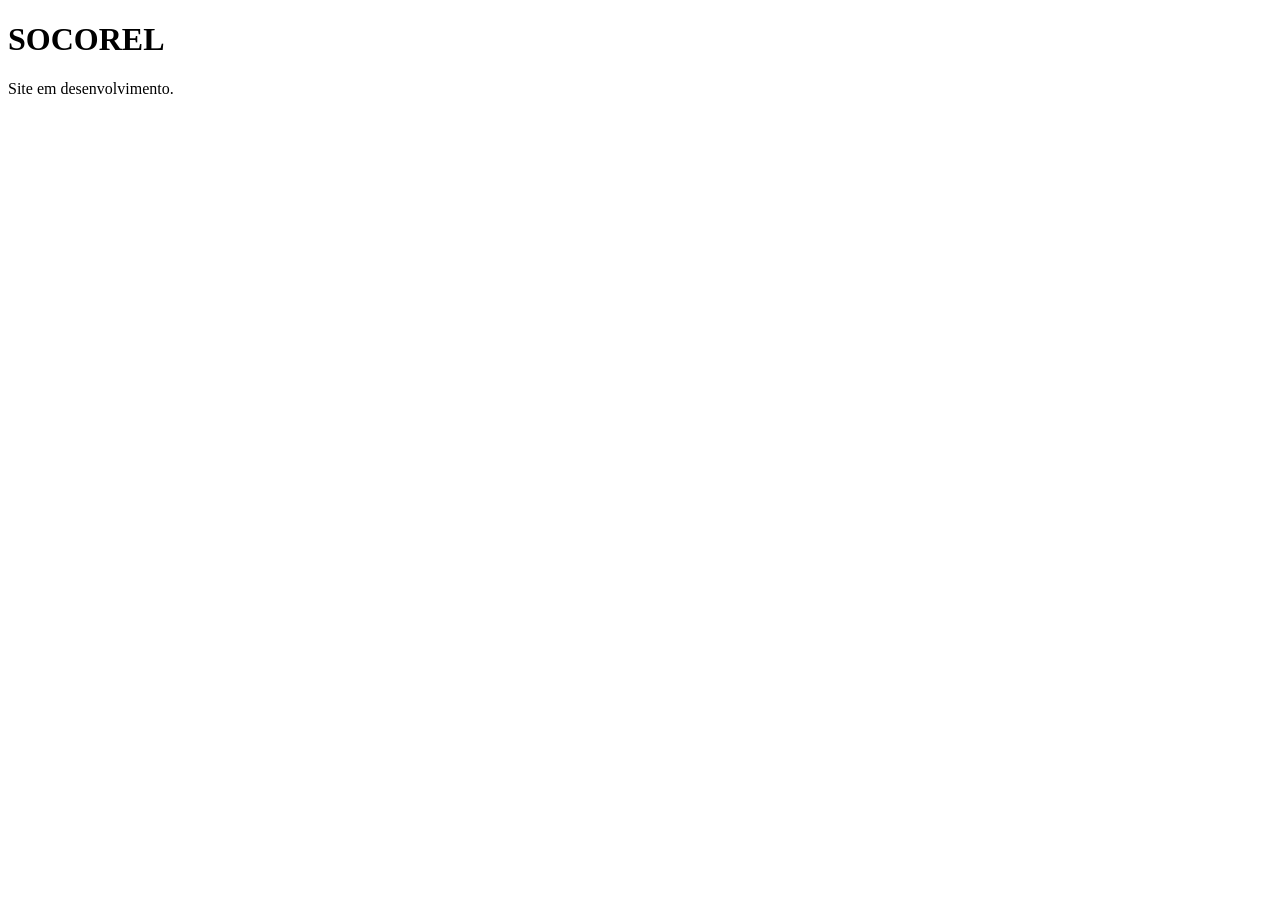
==== index.html @ 25ef1ca3 "Estrutura inicial do site" ====
<!DOCTYPE html>
<html lang="pt-BR">
<head>
    <meta charset="UTF-8">
    <meta name="viewport" content="width=device-width, initial-scale=1.0">

    <title>SOCOREL</title>
</head>

<body>

    <h1>SOCOREL</h1>
    <p>Site em desenvolvimento.</p>

</body>
</html>
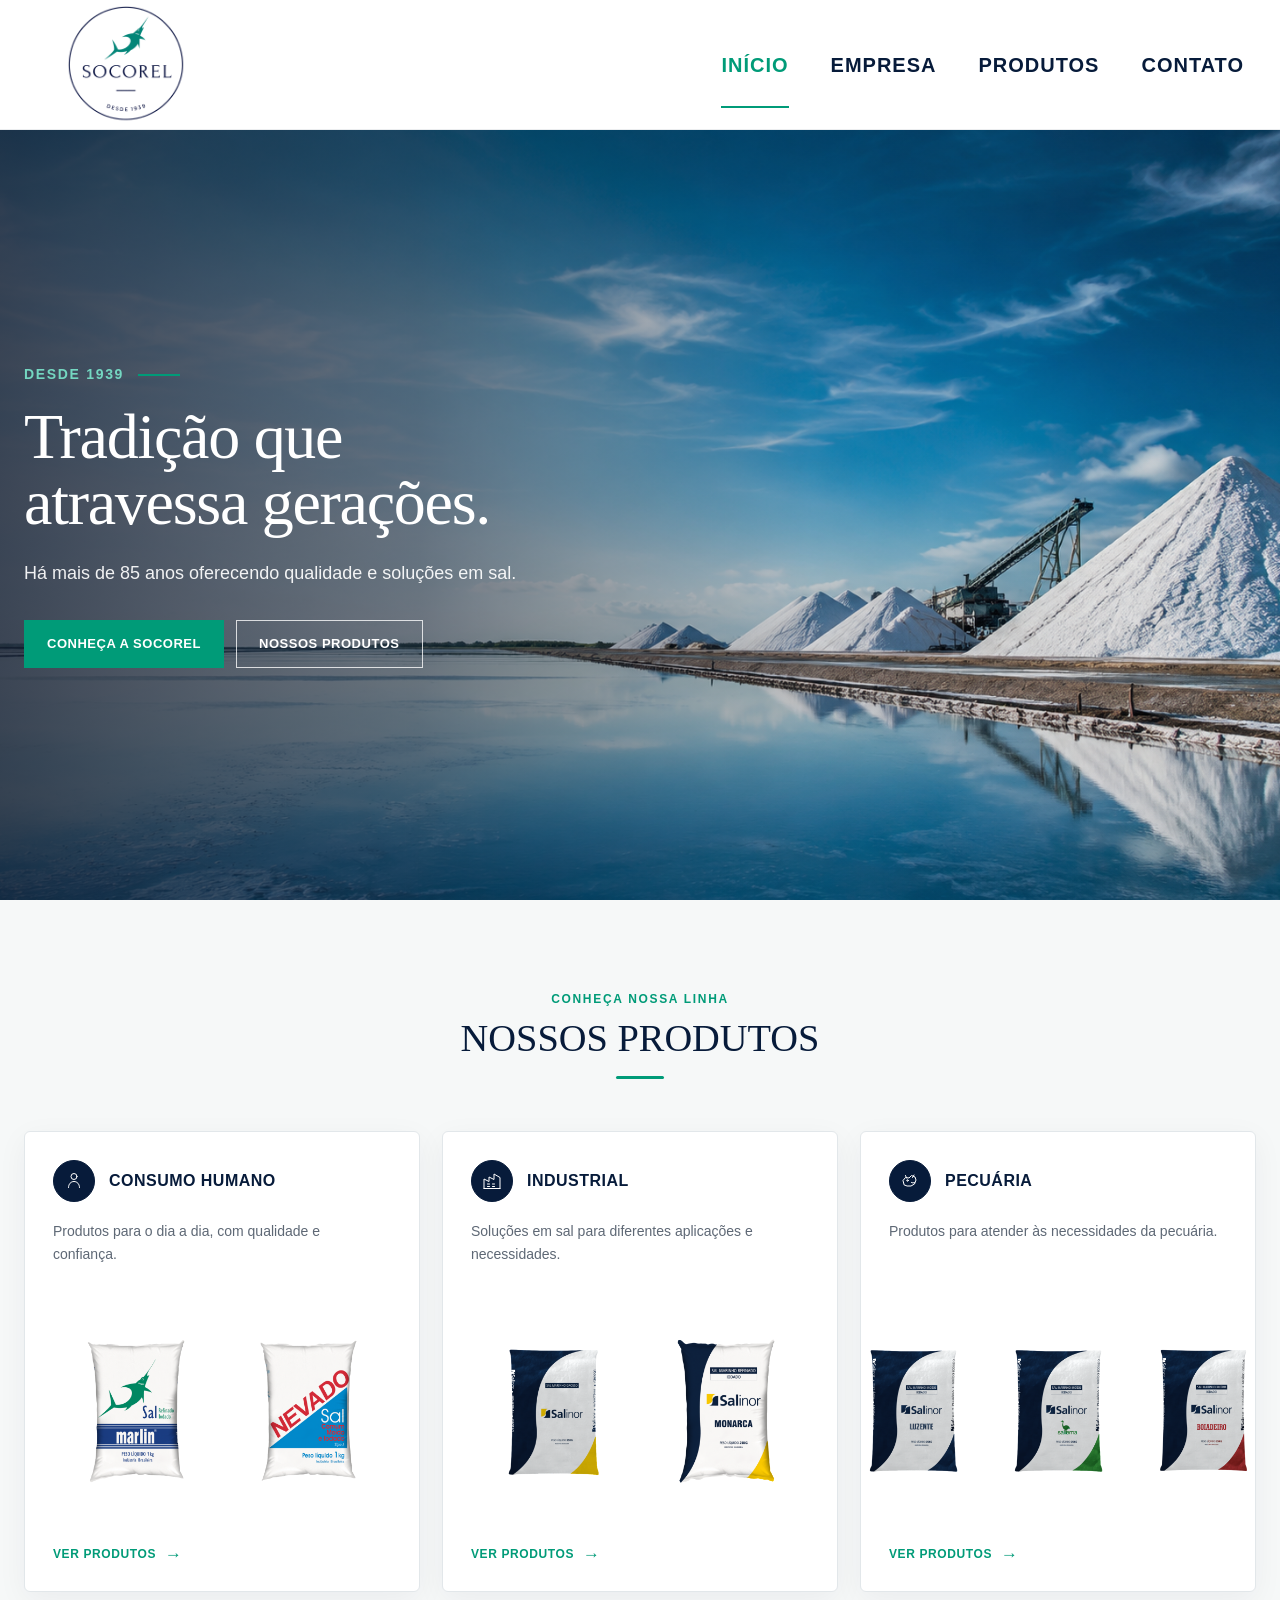
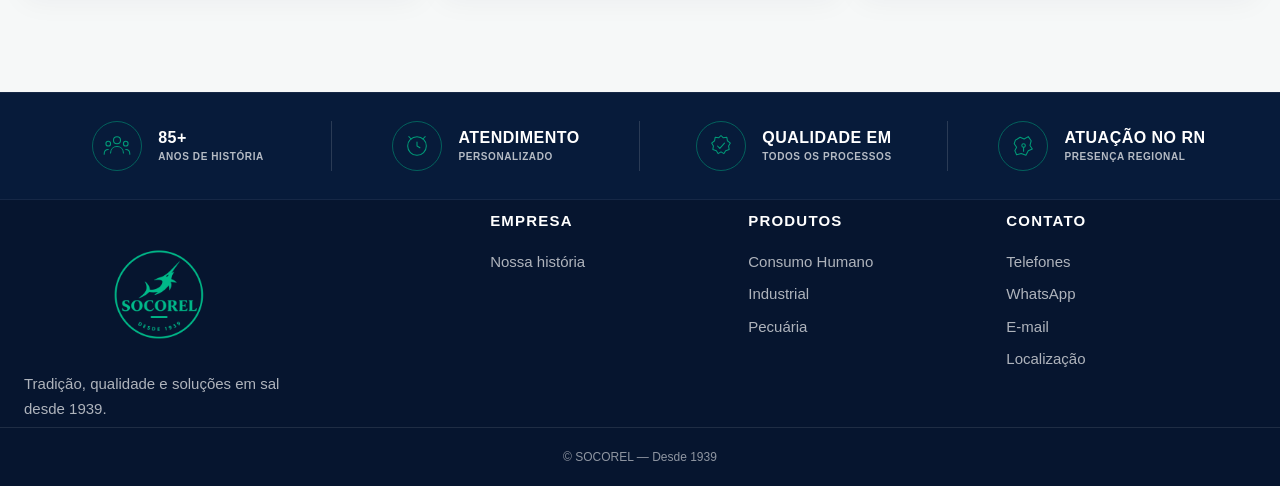
==== commit 58892474: "Versao final do site SOCOREL" ====
--- a/index.html
+++ b/index.html
@@ -2,15 +2,597 @@
 <html lang="pt-BR">
 <head>
     <meta charset="UTF-8">
-    <meta name="viewport" content="width=device-width, initial-scale=1.0">
-
-    <title>SOCOREL</title>
+
+    <meta
+        name="viewport"
+        content="width=device-width, initial-scale=1.0"
+    >
+
+    <meta
+        name="description"
+        content="SOCOREL — tradição desde 1939, oferecendo qualidade e soluções em sal."
+    >
+
+    <title>SOCOREL | Desde 1939</title>
+
+    <link rel="stylesheet" href="css/global.css">
+    <link rel="stylesheet" href="css/home.css">
 </head>
 
 <body>
 
-    <h1>SOCOREL</h1>
-    <p>Site em desenvolvimento.</p>
-
+    <!-- =====================================================
+         CABEÇALHO
+         ===================================================== -->
+
+    <header class="site-header">
+
+        <div class="site-header__inner">
+
+            <a
+                href="index.html"
+                class="site-logo"
+                aria-label="SOCOREL - Início"
+            >
+                <img
+                    src="assets/brand/logo-socorel.png"
+                    alt="SOCOREL"
+                >
+            </a>
+
+            <nav
+                class="site-nav"
+                aria-label="Navegação principal"
+            >
+
+                <a
+                    href="index.html"
+                    class="site-nav__link is-active"
+                >
+                    INÍCIO
+                </a>
+
+                <a
+                    href="empresa.html"
+                    class="site-nav__link"
+                >
+                    EMPRESA
+                </a>
+
+                <a
+                    href="produtos.html"
+                    class="site-nav__link"
+                >
+                    PRODUTOS
+                </a>
+
+                <a
+                    href="contato.html"
+                    class="site-nav__link"
+                >
+                    CONTATO
+                </a>
+
+            </nav>
+
+            <button
+                class="menu-toggle"
+                type="button"
+                aria-label="Abrir menu"
+                aria-expanded="false"
+            >
+                <span></span>
+                <span></span>
+                <span></span>
+            </button>
+
+        </div>
+
+    </header>
+
+
+    <main>
+
+        <!-- =================================================
+             HERO
+             ================================================= -->
+
+        <section class="hero">
+
+            <div class="hero__background"></div>
+
+            <div class="container hero__content">
+
+                <div class="hero__text">
+
+                    <span class="hero__eyebrow">
+                        DESDE 1939
+                    </span>
+
+                    <h1 class="hero__title heading-serif">
+                        Tradição que<br>
+                        atravessa gerações.
+                    </h1>
+
+                    <p class="hero__description">
+                        Há mais de 85 anos oferecendo qualidade e soluções em sal.
+                    </p>
+
+                    <div class="hero__actions">
+
+                        <a
+                            href="empresa.html"
+                            class="btn btn-primary"
+                        >
+                            CONHEÇA A SOCOREL
+                        </a>
+
+                        <a
+                            href="produtos.html"
+                            class="btn btn-outline"
+                        >
+                            NOSSOS PRODUTOS
+                        </a>
+
+                    </div>
+
+                </div>
+
+            </div>
+
+        </section>
+
+
+        <!-- =================================================
+             NOSSOS PRODUTOS
+             ================================================= -->
+
+        <section
+            class="products-preview"
+            id="produtos-preview"
+        >
+
+            <div class="container">
+
+                <div class="section-heading">
+
+                    <span class="section-heading__eyebrow">
+                        CONHEÇA NOSSA LINHA
+                    </span>
+
+                    <h2 class="section-heading__title">
+                        NOSSOS PRODUTOS
+                    </h2>
+
+                    <span class="section-heading__line"></span>
+
+                </div>
+
+                <div class="product-category-grid">
+
+                    <!-- CONSUMO HUMANO -->
+
+                    <article class="category-card">
+
+                        <div class="category-card__header">
+
+                            <span
+                                class="category-card__icon"
+                                aria-hidden="true"
+                            >
+                                <svg
+                                    viewBox="0 0 48 48"
+                                    xmlns="http://www.w3.org/2000/svg"
+                                >
+                                    <circle
+                                        cx="24"
+                                        cy="15"
+                                        r="6"
+                                    />
+                                    <path
+                                        d="M13 37c0-7 4.8-12 11-12s11 5 11 12"
+                                    />
+                                </svg>
+                            </span>
+
+                            <h3>
+                                CONSUMO HUMANO
+                            </h3>
+
+                        </div>
+
+                        <p class="category-card__description">
+                            Produtos para o dia a dia, com qualidade e confiança.
+                        </p>
+
+                        <div class="category-card__products">
+
+                            <img
+                                src="assets/products/consumo/marlin.png"
+                                alt="Sal Marlin refinado"
+                            >
+
+                            <img
+                                src="assets/products/consumo/nevado.png"
+                                alt="Sal Nevado moído"
+                            >
+
+                        </div>
+
+                        <a
+                            href="produtos.html#consumo-humano"
+                            class="category-card__link"
+                        >
+                            VER PRODUTOS
+                            <span aria-hidden="true">→</span>
+                        </a>
+
+                    </article>
+
+
+                    <!-- INDUSTRIAL -->
+
+                    <article class="category-card">
+
+                        <div class="category-card__header">
+
+                            <span
+                                class="category-card__icon"
+                                aria-hidden="true"
+                            >
+                                <svg
+                                    viewBox="0 0 48 48"
+                                    xmlns="http://www.w3.org/2000/svg"
+                                >
+                                    <path
+                                        d="M8 39V20l10 5V16l10 5V10l12 7v22"
+                                    />
+                                    <path d="M8 39h32"/>
+                                    <path d="M15 30h4M25 30h4M15 35h4M25 35h4"/>
+                                </svg>
+                            </span>
+
+                            <h3>
+                                INDUSTRIAL
+                            </h3>
+
+                        </div>
+
+                        <p class="category-card__description">
+                            Soluções em sal para diferentes aplicações e necessidades.
+                        </p>
+
+                        <div class="category-card__products">
+
+                            <img
+                                src="assets/products/industrial/salinor-25kg.png"
+                                alt="Salinor industrial"
+                            >
+
+                            <img
+                                src="assets/products/industrial/monarca-refinado-com-iodo.png"
+                                alt="Sal Monarca refinado com iodo"
+                            >
+
+                        </div>
+
+                        <a
+                            href="produtos.html#industrial"
+                            class="category-card__link"
+                        >
+                            VER PRODUTOS
+                            <span aria-hidden="true">→</span>
+                        </a>
+
+                    </article>
+
+
+                    <!-- PECUÁRIA -->
+
+                    <article class="category-card">
+
+                        <div class="category-card__header">
+
+                            <span
+                                class="category-card__icon"
+                                aria-hidden="true"
+                            >
+                                <svg
+                                    viewBox="0 0 48 48"
+                                    xmlns="http://www.w3.org/2000/svg"
+                                >
+                                    <path
+                                        d="M12 31l-2-8 5-6 7 1 5-5 7 3 2 6-3 8-7 4H19z"
+                                    />
+                                    <path d="M17 18l-2-5"/>
+                                    <path d="M29 17l3-5"/>
+                                    <circle
+                                        cx="19"
+                                        cy="23"
+                                        r="1.5"
+                                    />
+                                    <path d="M27 27c2 1 4 1 6 0"/>
+                                </svg>
+                            </span>
+
+                            <h3>
+                                PECUÁRIA
+                            </h3>
+
+                        </div>
+
+                        <p class="category-card__description">
+                            Produtos para atender às necessidades da pecuária.
+                        </p>
+
+                        <div
+                            class="category-card__products category-card__products--three"
+                        >
+
+                            <img
+                                src="assets/products/pecuaria/luzente.png"
+                                alt="Sal Luzente"
+                            >
+
+                            <img
+                                src="assets/products/pecuaria/ema.png"
+                                alt="Sal Ema"
+                            >
+
+                            <img
+                                src="assets/products/pecuaria/boiadeiro.png"
+                                alt="Sal Boiadeiro"
+                            >
+
+                        </div>
+
+                        <a
+                            href="produtos.html#pecuaria"
+                            class="category-card__link"
+                        >
+                            VER PRODUTOS
+                            <span aria-hidden="true">→</span>
+                        </a>
+
+                    </article>
+
+                </div>
+
+            </div>
+
+        </section>
+
+
+        <!-- =================================================
+             DIFERENCIAIS
+             ================================================= -->
+
+        <section class="highlights">
+
+            <div class="container highlights__inner">
+
+                <!-- 85+ ANOS -->
+
+                <article class="highlight">
+
+                    <div
+                        class="highlight__icon"
+                        aria-hidden="true"
+                    >
+                        <svg
+                            viewBox="0 0 48 48"
+                            xmlns="http://www.w3.org/2000/svg"
+                        >
+                            <circle cx="24" cy="14" r="6"/>
+                            <path d="M13 36c0-7 5-11 11-11s11 4 11 11"/>
+                            <circle cx="9" cy="20" r="4"/>
+                            <path d="M2 38c0-5 3-8 7-8"/>
+                            <circle cx="39" cy="20" r="4"/>
+                            <path d="M46 38c0-5-3-8-7-8"/>
+                        </svg>
+                    </div>
+
+                    <div class="highlight__content">
+                        <strong>85+</strong>
+                        <span>ANOS DE HISTÓRIA</span>
+                    </div>
+
+                </article>
+
+
+                <!-- ATENDIMENTO -->
+
+                <article class="highlight">
+
+                    <div
+                        class="highlight__icon"
+                        aria-hidden="true"
+                    >
+                        <svg
+                            viewBox="0 0 48 48"
+                            xmlns="http://www.w3.org/2000/svg"
+                        >
+                            <circle cx="24" cy="24" r="16"/>
+                            <path d="M24 17v7l5 3"/>
+                            <path d="M14 12l-4-4"/>
+                            <path d="M34 12l4-4"/>
+                        </svg>
+                    </div>
+
+                    <div class="highlight__content">
+                        <strong>ATENDIMENTO</strong>
+                        <span>PERSONALIZADO</span>
+                    </div>
+
+                </article>
+
+
+                <!-- QUALIDADE -->
+
+                <article class="highlight">
+
+                    <div
+                        class="highlight__icon"
+                        aria-hidden="true"
+                    >
+                        <svg
+                            viewBox="0 0 48 48"
+                            xmlns="http://www.w3.org/2000/svg"
+                        >
+                            <path
+                                d="M24 6l4 4 6-1 1 6 5 4-3 5 1 6-6 2-3 5-5-3-5 3-3-5-6-2 1-6-3-5 5-4 1-6 6 1z"
+                            />
+                            <path d="M18 24l4 4 8-9"/>
+                        </svg>
+                    </div>
+
+                    <div class="highlight__content">
+                        <strong>QUALIDADE EM</strong>
+                        <span>TODOS OS PROCESSOS</span>
+                    </div>
+
+                </article>
+
+
+                <!-- ATUAÇÃO NO RN -->
+
+                <article class="highlight">
+
+                    <div
+                        class="highlight__icon"
+                        aria-hidden="true"
+                    >
+                        <svg
+                            viewBox="0 0 48 48"
+                            xmlns="http://www.w3.org/2000/svg"
+                        >
+                            <path
+                                d="M11 14l8-5 7 3 7-4 5 7-2 8 4 6-7 3-4 8-8-3-8 2-3-7 3-6-4-6z"
+                            />
+                            <circle cx="25" cy="23" r="3"/>
+                            <path d="M25 26v7"/>
+                        </svg>
+                    </div>
+
+                    <div class="highlight__content">
+                        <strong>ATUAÇÃO NO RN</strong>
+                        <span>PRESENÇA REGIONAL</span>
+                    </div>
+
+                </article>
+
+            </div>
+
+        </section>
+
+    </main>
+
+
+    <!-- =====================================================
+         FOOTER
+         ===================================================== -->
+
+    <footer class="site-footer">
+
+        <div class="container site-footer__grid">
+
+            <!-- MARCA -->
+
+            <div class="site-footer__brand">
+
+                <a
+                    href="index.html"
+                    class="site-footer__logo"
+                    aria-label="SOCOREL - Início"
+                >
+                    <img
+                        src="assets/brand/logo-socorel-footer.png"
+                        alt="SOCOREL"
+                    >
+                </a>
+
+                <p>
+                    Tradição, qualidade e soluções em sal
+                    desde 1939.
+                </p>
+
+            </div>
+
+
+            <!-- EMPRESA -->
+
+            <div class="site-footer__column">
+
+                <h3>EMPRESA</h3>
+
+                <a href="empresa.html">
+                    Nossa história
+                </a>
+
+            </div>
+
+
+            <!-- PRODUTOS -->
+
+            <div class="site-footer__column">
+
+                <h3>PRODUTOS</h3>
+
+                <a href="produtos.html#consumo-humano">
+                    Consumo Humano
+                </a>
+
+                <a href="produtos.html#industrial">
+                    Industrial
+                </a>
+
+                <a href="produtos.html#pecuaria">
+                    Pecuária
+                </a>
+
+            </div>
+
+
+            <!-- CONTATO -->
+
+            <div class="site-footer__column">
+
+                <h3>CONTATO</h3>
+
+                <a href="contato.html">
+                    Telefones
+                </a>
+
+                <a href="contato.html">
+                    WhatsApp
+                </a>
+
+                <a href="contato.html">
+                    E-mail
+                </a>
+
+                <a href="contato.html">
+                    Localização
+                </a>
+
+            </div>
+
+        </div>
+
+
+        <div class="site-footer__bottom">
+
+            <div class="container">
+
+                <p>
+                    © SOCOREL — Desde 1939
+                </p>
+
+            </div>
+
+        </div>
+
+    </footer>
+<script src="js/menu.js" defer></script>
 </body>
-</html>+</html>
--- a/css/global.css
+++ b/css/global.css
@@ -0,0 +1,280 @@
+:root {
+    --color-navy: #071b3a;
+    --color-navy-soft: #102c52;
+    --color-brand: #009b78;
+    --color-brand-dark: #007d62;
+    --color-white: #ffffff;
+    --color-off-white: #f6f8f8;
+    --color-text: #172235;
+    --color-text-soft: #5e6875;
+    --color-border: #e2e7ea;
+
+    --container-width: 1240px;
+    --header-height: 130px;
+
+    --transition-fast: 0.2s ease;
+    --transition-normal: 0.35s ease;
+}
+
+
+/* =========================================================
+   RESET
+   ========================================================= */
+
+*,
+*::before,
+*::after {
+    box-sizing: border-box;
+}
+
+html {
+    scroll-behavior: smooth;
+}
+
+body {
+    margin: 0;
+
+    min-width: 320px;
+
+    background: var(--color-white);
+    color: var(--color-text);
+
+    font-family:
+        Arial,
+        Helvetica,
+        sans-serif;
+
+    font-size: 16px;
+    line-height: 1.5;
+
+    -webkit-font-smoothing: antialiased;
+    text-rendering: optimizeLegibility;
+}
+
+img,
+svg {
+    display: block;
+    max-width: 100%;
+}
+
+img {
+    height: auto;
+}
+
+button,
+input,
+textarea,
+select {
+    font: inherit;
+}
+
+button {
+    border: 0;
+    background: transparent;
+}
+
+a {
+    color: inherit;
+    text-decoration: none;
+}
+
+h1,
+h2,
+h3,
+h4,
+p {
+    margin: 0;
+}
+
+
+/* =========================================================
+   UTILITÁRIOS
+   ========================================================= */
+
+.container {
+    width: min(
+        calc(100% - 48px),
+        var(--container-width)
+    );
+
+    margin-inline: auto;
+}
+
+.heading-serif {
+    font-family:
+        Georgia,
+        "Times New Roman",
+        serif;
+}
+
+
+/* =========================================================
+   BOTÕES
+   ========================================================= */
+
+.btn {
+    display: inline-flex;
+
+    align-items: center;
+    justify-content: center;
+
+    min-height: 48px;
+
+    padding:
+        0 22px;
+
+    border: 1px solid transparent;
+
+    font-size: 13px;
+    font-weight: 700;
+
+    letter-spacing: 0.04em;
+
+    text-transform: uppercase;
+
+    cursor: pointer;
+
+    transition:
+        background-color var(--transition-normal),
+        border-color var(--transition-normal),
+        color var(--transition-normal),
+        transform var(--transition-normal),
+        box-shadow var(--transition-normal);
+}
+
+.btn:hover {
+    transform: translateY(-1px);
+}
+
+.btn-primary {
+    background: var(--color-brand);
+    color: var(--color-white);
+}
+
+.btn-primary:hover {
+    background: var(--color-brand-dark);
+
+    box-shadow:
+        0 8px 22px rgba(0, 155, 120, 0.22);
+}
+
+.btn-outline {
+    border-color:
+        rgba(255, 255, 255, 0.78);
+
+    background: transparent;
+    color: var(--color-white);
+}
+
+.btn-outline:hover {
+    border-color: var(--color-white);
+    background: rgba(255, 255, 255, 0.10);
+}
+
+
+/* =========================================================
+   ACESSIBILIDADE
+   ========================================================= */
+
+:focus-visible {
+    outline:
+        3px solid rgba(0, 155, 120, 0.55);
+
+    outline-offset: 3px;
+}
+
+
+/* =========================================================
+   SELEÇÃO DE TEXTO
+   ========================================================= */
+
+::selection {
+    background: var(--color-brand);
+    color: var(--color-white);
+}
+
+
+/* =========================================================
+   RESPONSIVIDADE GLOBAL
+   ========================================================= */
+
+@media (max-width: 600px) {
+
+    .container {
+        width: min(
+            calc(100% - 36px),
+            var(--container-width)
+        );
+    }
+
+    .btn {
+        min-height: 46px;
+        padding: 0 18px;
+    }
+}
+
+
+/* =========================================================
+   MENU MOBILE — ABERTURA
+   ========================================================= */
+
+@media (max-width: 850px) {
+
+    .site-nav.is-open {
+        position: absolute !important;
+
+        top: 100% !important;
+        left: 0 !important;
+        right: 0 !important;
+
+        display: flex !important;
+
+        flex-direction: column !important;
+
+        align-items: stretch !important;
+
+        gap: 0 !important;
+
+        padding: 10px 20px 18px !important;
+
+        background:
+            var(--color-white) !important;
+
+        border-top:
+            1px solid rgba(7, 27, 58, 0.08) !important;
+
+        box-shadow:
+            0 12px 30px rgba(7, 27, 58, 0.12) !important;
+
+        z-index: 9999 !important;
+    }
+
+
+    .site-nav.is-open .site-nav__link {
+        display: block !important;
+
+        width: 100% !important;
+
+        padding: 16px 4px !important;
+
+        font-size: 16px !important;
+
+        text-align: left !important;
+
+        color:
+            var(--color-navy) !important;
+
+        border-bottom:
+            1px solid rgba(7, 27, 58, 0.08) !important;
+    }
+
+
+    .site-nav.is-open .site-nav__link:last-child {
+        border-bottom: none !important;
+    }
+
+
+    .site-nav.is-open .site-nav__link::after {
+        display: none !important;
+    }
+}
--- a/css/home.css
+++ b/css/home.css
@@ -0,0 +1,1199 @@
+/* =========================================================
+   CABEÇALHO
+   ========================================================= */
+
+.site-header {
+    position: relative;
+    z-index: 20;
+
+    height: var(--header-height);
+
+    background: var(--color-white);
+
+    border-bottom:
+        1px solid rgba(7, 27, 58, 0.08);
+}
+
+
+.site-header__inner {
+    width: 100%;
+    max-width: none;
+
+    display: flex;
+
+    align-items: center;
+    justify-content: space-between;
+
+    height: 100%;
+
+    padding: 0 36px;
+}
+
+
+/* =========================================================
+   LOGO
+   ========================================================= */
+
+.site-logo {
+    display: flex;
+
+    align-items: center;
+
+    height: 100%;
+}
+
+
+.site-logo img {
+    width: 180px;
+    height: 180px;
+
+    object-fit: contain;
+
+    transition:
+        transform var(--transition-normal);
+}
+
+
+.site-logo:hover img {
+    transform: scale(1.03);
+}
+
+
+/* =========================================================
+   NAVEGAÇÃO
+   ========================================================= */
+
+.site-nav {
+    display: flex;
+
+    align-items: center;
+
+    gap: 42px;
+}
+
+
+.site-nav__link {
+    position: relative;
+
+    color: var(--color-navy);
+
+    font-size: 20px;
+
+    font-weight: 700;
+
+    letter-spacing: 0.05em;
+
+    padding: 48px 0;
+
+    transition:
+        color var(--transition-normal);
+}
+
+
+.site-nav__link::after {
+    content: "";
+
+    position: absolute;
+
+    left: 0;
+    right: 0;
+
+    bottom: 20px;
+
+    height: 2px;
+
+    background: var(--color-brand);
+
+    transform: scaleX(0);
+
+    transform-origin: center;
+
+    transition:
+        transform var(--transition-normal);
+}
+
+
+.site-nav__link:hover,
+.site-nav__link.is-active {
+    color: var(--color-brand);
+}
+
+
+.site-nav__link:hover::after,
+.site-nav__link.is-active::after {
+    transform: scaleX(1);
+}
+
+
+/* =========================================================
+   MENU MOBILE
+   ========================================================= */
+
+.menu-toggle {
+    display: none;
+
+    width: 44px;
+    height: 44px;
+
+    align-items: center;
+    justify-content: center;
+
+    flex-direction: column;
+
+    gap: 5px;
+
+    cursor: pointer;
+}
+
+
+.menu-toggle span {
+    display: block;
+
+    width: 23px;
+    height: 2px;
+
+    background: var(--color-navy);
+
+    transition:
+        transform var(--transition-normal),
+        opacity var(--transition-normal);
+}
+
+
+/* =========================================================
+   HERO
+   ========================================================= */
+
+.hero {
+    position: relative;
+
+    min-height:
+        calc(100vh - var(--header-height));
+
+    display: flex;
+
+    align-items: center;
+
+    overflow: hidden;
+
+    color: var(--color-white);
+}
+
+
+.hero__background {
+    position: absolute;
+
+    inset: 0;
+
+    background-image:
+        linear-gradient(
+            90deg,
+            rgba(4, 17, 37, 0.78) 0%,
+            rgba(4, 17, 37, 0.56) 33%,
+            rgba(4, 17, 37, 0.16) 63%,
+            rgba(4, 17, 37, 0.03) 100%
+        ),
+        url("../assets/hero/hero-desktop.jpg");
+
+    background-size: cover;
+
+    background-position: center;
+
+    transform: scale(1.01);
+}
+
+
+.hero__content {
+    position: relative;
+
+    z-index: 1;
+}
+
+
+.hero__text {
+    max-width: 620px;
+
+    padding: 80px 0;
+}
+
+
+.hero__eyebrow {
+    display: inline-flex;
+
+    align-items: center;
+
+    gap: 14px;
+
+    color: #74d7c1;
+
+    font-size: 14px;
+
+    font-weight: 700;
+
+    letter-spacing: 0.12em;
+}
+
+
+.hero__eyebrow::after {
+    content: "";
+
+    width: 42px;
+    height: 2px;
+
+    background: var(--color-brand);
+}
+
+
+.hero__title {
+    margin-top: 18px;
+
+    font-size:
+        clamp(44px, 5vw, 72px);
+
+    line-height: 1.02;
+
+    font-weight: 500;
+
+    letter-spacing: -0.02em;
+}
+
+
+.hero__description {
+    max-width: 500px;
+
+    margin-top: 24px;
+
+    color:
+        rgba(255, 255, 255, 0.92);
+
+    font-size: 18px;
+
+    line-height: 1.6;
+}
+
+
+.hero__actions {
+    display: flex;
+
+    flex-wrap: wrap;
+
+    gap: 12px;
+
+    margin-top: 32px;
+}
+
+
+/* =========================================================
+   NOSSOS PRODUTOS
+   ========================================================= */
+
+.products-preview {
+    position: relative;
+
+    background:
+        var(--color-off-white);
+
+    padding: 90px 0 100px;
+}
+
+
+.section-heading {
+    display: flex;
+
+    flex-direction: column;
+
+    align-items: center;
+
+    text-align: center;
+
+    margin-bottom: 52px;
+}
+
+
+.section-heading__eyebrow {
+    color: var(--color-brand);
+
+    font-size: 12px;
+
+    font-weight: 700;
+
+    letter-spacing: 0.14em;
+}
+
+
+.section-heading__title {
+    margin-top: 8px;
+
+    color: var(--color-navy);
+
+    font-family:
+        Georgia,
+        "Times New Roman",
+        serif;
+
+    font-size:
+        clamp(30px, 3vw, 42px);
+
+    font-weight: 500;
+
+    line-height: 1.15;
+}
+
+
+.section-heading__line {
+    display: block;
+
+    width: 48px;
+
+    height: 3px;
+
+    margin-top: 16px;
+
+    background:
+        var(--color-brand);
+
+    border-radius: 999px;
+}
+
+
+.product-category-grid {
+    display: grid;
+
+    grid-template-columns:
+        repeat(3, minmax(0, 1fr));
+
+    gap: 22px;
+
+    align-items: stretch;
+}
+
+
+.category-card {
+    display: flex;
+
+    flex-direction: column;
+
+    min-height: 450px;
+
+    padding: 28px;
+
+    background: var(--color-white);
+
+    border:
+        1px solid var(--color-border);
+
+    border-radius: 6px;
+
+    box-shadow:
+        0 8px 30px rgba(7, 27, 58, 0.05);
+
+    transition:
+        transform var(--transition-normal),
+        box-shadow var(--transition-normal),
+        border-color var(--transition-normal);
+}
+
+
+.category-card:hover {
+    transform: translateY(-5px);
+
+    border-color:
+        rgba(0, 155, 120, 0.35);
+
+    box-shadow:
+        0 18px 45px rgba(7, 27, 58, 0.10);
+}
+
+
+.category-card__header {
+    display: flex;
+
+    align-items: center;
+
+    gap: 14px;
+}
+
+
+.category-card__icon {
+    display: flex;
+
+    align-items: center;
+    justify-content: center;
+
+    width: 42px;
+    height: 42px;
+
+    flex-shrink: 0;
+
+    border:
+        1px solid var(--color-navy);
+
+    border-radius: 50%;
+
+    background:
+        var(--color-navy);
+
+    color:
+        var(--color-white);
+
+    transition:
+        background-color var(--transition-normal),
+        border-color var(--transition-normal),
+        color var(--transition-normal),
+        transform var(--transition-normal);
+}
+
+
+.category-card__icon svg {
+    width: 24px;
+    height: 24px;
+
+    fill: none;
+
+    stroke: currentColor;
+
+    stroke-width: 2;
+
+    stroke-linecap: round;
+    stroke-linejoin: round;
+}
+
+
+.category-card:hover
+.category-card__icon {
+    background:
+        var(--color-brand);
+
+    border-color:
+        var(--color-brand);
+
+    color:
+        var(--color-white);
+
+    transform:
+        translateY(-2px);
+}
+
+
+.category-card__header h3 {
+    color:
+        var(--color-navy);
+
+    font-size: 16px;
+
+    font-weight: 700;
+
+    letter-spacing: 0.03em;
+}
+
+
+.category-card__description {
+    max-width: 330px;
+
+    margin-top: 18px;
+
+    color:
+        var(--color-text-soft);
+
+    font-size: 14px;
+
+    line-height: 1.65;
+}
+
+
+.category-card__products {
+    display: flex;
+
+    align-items: flex-end;
+
+    justify-content: center;
+
+    gap: 22px;
+
+    flex: 1;
+
+    min-height: 235px;
+
+    margin-top: 22px;
+}
+
+
+.category-card__products img {
+    display: block;
+
+    height: 225px;
+
+    width: auto;
+
+    max-width: 150px;
+
+    object-fit: contain;
+
+    flex-shrink: 0;
+
+    transition:
+        transform var(--transition-normal);
+}
+
+
+.category-card:hover
+.category-card__products img {
+    transform: translateY(-4px);
+}
+
+
+.category-card__products--three {
+    gap: 0px;
+}
+
+
+.category-card__products--three img {
+    height: 225px;
+
+    width: auto;
+
+    max-width: 145px;
+}
+
+
+.category-card__link {
+    display: inline-flex;
+
+    align-items: center;
+
+    align-self: flex-start;
+
+    gap: 9px;
+
+    margin-top: 22px;
+
+    color:
+        var(--color-brand);
+
+    font-size: 12px;
+
+    font-weight: 700;
+
+    letter-spacing: 0.05em;
+
+    transition:
+        color var(--transition-fast),
+        gap var(--transition-fast);
+}
+
+
+.category-card__link span {
+    font-size: 17px;
+
+    line-height: 1;
+
+    transition:
+        transform var(--transition-fast);
+}
+
+
+.category-card__link:hover {
+    color:
+        var(--color-brand-dark);
+
+    gap: 12px;
+}
+
+
+.category-card__link:hover span {
+    transform:
+        translateX(3px);
+}
+
+
+/* =========================================================
+   FAIXA DE DIFERENCIAIS
+   ========================================================= */
+
+.highlights {
+    background:
+        var(--color-navy);
+
+    color:
+        var(--color-white);
+
+    border-top:
+        1px solid rgba(255, 255, 255, 0.06);
+
+    border-bottom:
+        1px solid rgba(255, 255, 255, 0.06);
+}
+
+
+.highlights__inner {
+    display: grid;
+
+    grid-template-columns:
+        repeat(4, minmax(0, 1fr));
+
+    min-height: 90px;
+}
+
+
+.highlight {
+    display: flex;
+
+    align-items: center;
+
+    justify-content: center;
+
+    gap: 16px;
+
+    padding:
+        28px 24px;
+
+    position: relative;
+}
+
+
+.highlight:not(:last-child)::after {
+    content: "";
+
+    position: absolute;
+
+    top: 28px;
+    right: 0;
+
+    width: 1px;
+    height: calc(100% - 56px);
+
+    background:
+        rgba(255, 255, 255, 0.14);
+}
+
+
+.highlight__icon {
+    display: flex;
+
+    align-items: center;
+    justify-content: center;
+
+    width: 50px;
+    height: 50px;
+
+    flex-shrink: 0;
+
+    color:
+        var(--color-brand);
+
+    border:
+        1px solid rgba(0, 155, 120, 0.55);
+
+    border-radius: 50%;
+}
+
+
+.highlight__icon svg {
+    width: 28px;
+    height: 28px;
+
+    fill: none;
+
+    stroke: currentColor;
+
+    stroke-width: 1.8;
+
+    stroke-linecap: round;
+    stroke-linejoin: round;
+}
+
+
+.highlight__content {
+    display: flex;
+
+    flex-direction: column;
+
+    justify-content: center;
+
+    gap: 2px;
+}
+
+
+.highlight__content strong {
+    color:
+        var(--color-white);
+
+    font-size: 16px;
+
+    font-weight: 700;
+
+    line-height: 1.15;
+
+    letter-spacing: 0.03em;
+}
+
+
+.highlight__content span {
+    color:
+        rgba(255, 255, 255, 0.70);
+
+    font-size: 10px;
+
+    font-weight: 600;
+
+    line-height: 1.35;
+
+    letter-spacing: 0.06em;
+}
+
+
+/* =========================================================
+   FOOTER
+   ========================================================= */
+
+.site-footer {
+    background:
+        #06152f;
+
+    color:
+        rgba(255, 255, 255, 0.78);
+}
+
+
+.site-footer__grid {
+    display: grid;
+
+    grid-template-columns:
+        2fr 1fr 1fr 1.2fr;
+
+    gap: 50px;
+
+    padding:
+        10px 0 5px;
+}
+
+
+.site-footer__brand {
+    max-width: 320px;
+}
+
+
+.site-footer__logo {
+    display: inline-flex;
+
+    align-items: center;
+    justify-content: center;
+
+    width: 150px;
+    height: 150px;
+
+    padding: 5px;
+
+    margin-left: 60px;
+    margin-top: 10px;
+
+    flex-shrink: 0;
+}
+
+
+.site-footer__logo img {
+    display: block;
+
+    width: 140px;
+    height: 140px;
+
+    max-width: none;
+
+    object-fit: contain;
+
+    flex-shrink: 0;
+}
+
+
+.site-footer__brand p {
+    max-width: 260px;
+
+    margin-top: 0;
+
+    color:
+        rgba(255, 255, 255, 0.68);
+
+    font-size: 15px;
+
+    line-height: 1.65;
+}
+
+
+.site-footer__column {
+    display: flex;
+
+    flex-direction: column;
+
+    align-items: flex-start;
+}
+
+
+.site-footer__column h3 {
+    margin-bottom: 18px;
+
+    color:
+        var(--color-white);
+
+    font-size: 15px;
+
+    font-weight: 700;
+
+    letter-spacing: 0.08em;
+}
+
+
+.site-footer__column a {
+    margin-bottom: 10px;
+
+    color:
+        rgba(255, 255, 255, 0.68);
+
+    font-size: 15px;
+
+    transition:
+        color var(--transition-fast),
+        transform var(--transition-fast);
+}
+
+
+.site-footer__column a:hover {
+    color:
+        var(--color-brand);
+
+    transform:
+        translateX(3px);
+}
+
+
+.site-footer__bottom {
+    border-top:
+        1px solid rgba(255, 255, 255, 0.10);
+
+    padding:
+        20px 0;
+}
+
+
+.site-footer__bottom p {
+    color:
+        rgba(255, 255, 255, 0.55);
+
+    font-size: 12px;
+
+    text-align: center;
+}
+
+
+/* =========================================================
+   RESPONSIVIDADE — TABLET
+   ========================================================= */
+
+@media (max-width: 1100px) {
+
+    .site-nav {
+        gap: 28px;
+    }
+
+    .site-nav__link {
+        font-size: 17px;
+    }
+
+    .category-card {
+        padding: 24px;
+    }
+
+    .category-card__products img {
+        height: 205px;
+        max-width: 135px;
+    }
+
+    .category-card__products--three img {
+        height: 205px;
+        max-width: 105px;
+    }
+
+    .highlight {
+        gap: 10px;
+        padding:
+            24px 16px;
+    }
+
+    .highlight__icon {
+        width: 44px;
+        height: 44px;
+    }
+
+    .highlight__content strong {
+        font-size: 14px;
+    }
+
+    .highlight__content span {
+        font-size: 9px;
+    }
+
+    .site-footer__grid {
+        gap: 30px;
+    }
+}
+
+
+/* =========================================================
+   RESPONSIVIDADE — TABLET MENOR
+   ========================================================= */
+
+@media (max-width: 850px) {
+
+    .site-header__inner {
+        padding: 0 24px;
+    }
+
+    .site-logo img {
+        width: 130px;
+        height: 130px;
+    }
+
+    .site-nav {
+        display: none;
+    }
+
+    .menu-toggle {
+        display: flex;
+    }
+
+    .hero__text {
+        max-width: 570px;
+        padding: 70px 0;
+    }
+
+    .hero__title {
+        font-size:
+            clamp(40px, 7vw, 58px);
+    }
+
+    .product-category-grid {
+        grid-template-columns: 1fr;
+    }
+
+    .category-card {
+        min-height: 400px;
+    }
+
+    .highlights__inner {
+        grid-template-columns:
+            repeat(2, minmax(0, 1fr));
+    }
+
+    .highlight:nth-child(2)::after {
+        display: none;
+    }
+
+    .highlight:nth-child(-n + 2) {
+        border-bottom:
+            1px solid rgba(255, 255, 255, 0.12);
+    }
+
+    .site-footer__grid {
+        grid-template-columns:
+            repeat(2, minmax(0, 1fr));
+    }
+
+    .site-footer__brand {
+        grid-column:
+            1 / -1;
+
+        max-width:
+            450px;
+    }
+
+    .site-footer__logo {
+        width: 140px;
+        height: 140px;
+
+        margin-left: 0;
+        margin-top: 5px;
+    }
+
+    .site-footer__logo img {
+        width: 130px;
+        height: 130px;
+    }
+}
+
+
+/* =========================================================
+   RESPONSIVIDADE — CELULAR
+   ========================================================= */
+
+@media (max-width: 600px) {
+
+    .site-header {
+        height: 86px;
+    }
+
+    .site-header__inner {
+        padding: 0 18px;
+    }
+
+    .site-logo img {
+        width: 105px;
+        height: 105px;
+    }
+
+    .hero {
+        min-height:
+            calc(100svh - 86px);
+    }
+
+    .hero__background {
+        background-position:
+            60% center;
+
+        background-image:
+            linear-gradient(
+                90deg,
+                rgba(4, 17, 37, 0.82) 0%,
+                rgba(4, 17, 37, 0.62) 55%,
+                rgba(4, 17, 37, 0.28) 100%
+            ),
+            url("../assets/hero/hero-desktop.jpg");
+    }
+
+    .hero__text {
+        max-width: 100%;
+        padding: 55px 0;
+    }
+
+    .hero__eyebrow {
+        font-size: 11px;
+        letter-spacing: 0.11em;
+    }
+
+    .hero__title {
+        margin-top: 16px;
+
+        font-size:
+            clamp(36px, 11vw, 50px);
+
+        line-height: 1.04;
+    }
+
+    .hero__description {
+        max-width: 400px;
+
+        font-size: 16px;
+
+        line-height: 1.55;
+    }
+
+    .hero__actions {
+        flex-direction: column;
+        align-items: flex-start;
+    }
+
+    .hero__actions .btn {
+        width: auto;
+    }
+
+    .products-preview {
+        padding:
+            70px 0 80px;
+    }
+
+    .section-heading {
+        margin-bottom: 36px;
+    }
+
+    .section-heading__title {
+        font-size: 31px;
+    }
+
+    .category-card {
+        min-height: 390px;
+        padding: 22px;
+    }
+
+    .category-card__products {
+        min-height: 205px;
+        gap: 12px;
+    }
+
+    .category-card__products img {
+        height: 195px;
+        max-width: 130px;
+    }
+
+    .category-card__products--three {
+        gap: 8px;
+    }
+
+    .category-card__products--three img {
+        height: 195px;
+        max-width: 105px;
+    }
+
+    .highlights__inner {
+        grid-template-columns: 1fr;
+    }
+
+    .highlight {
+        justify-content: flex-start;
+
+        min-height: 100px;
+
+        padding:
+            22px 20px;
+    }
+
+    .highlight:not(:last-child)::after {
+        display: none;
+    }
+
+    .highlight:not(:last-child) {
+        border-bottom:
+            1px solid rgba(255, 255, 255, 0.10);
+    }
+
+    .highlight__icon {
+        width: 46px;
+        height: 46px;
+    }
+
+    .highlight__content strong {
+        font-size: 15px;
+    }
+
+    .highlight__content span {
+        font-size: 10px;
+    }
+
+    .site-footer__grid {
+        grid-template-columns: 1fr;
+
+        gap: 34px;
+
+        padding:
+            48px 0 42px;
+    }
+
+    .site-footer__brand {
+        grid-column: auto;
+        max-width: 100%;
+    }
+
+    .site-footer__logo {
+        width: 125px;
+        height: 125px;
+
+        margin-left: 0;
+        margin-top: 0;
+    }
+
+    .site-footer__logo img {
+        width: 115px;
+        height: 115px;
+    }
+
+    .site-footer__column {
+        width: 100%;
+    }
+}
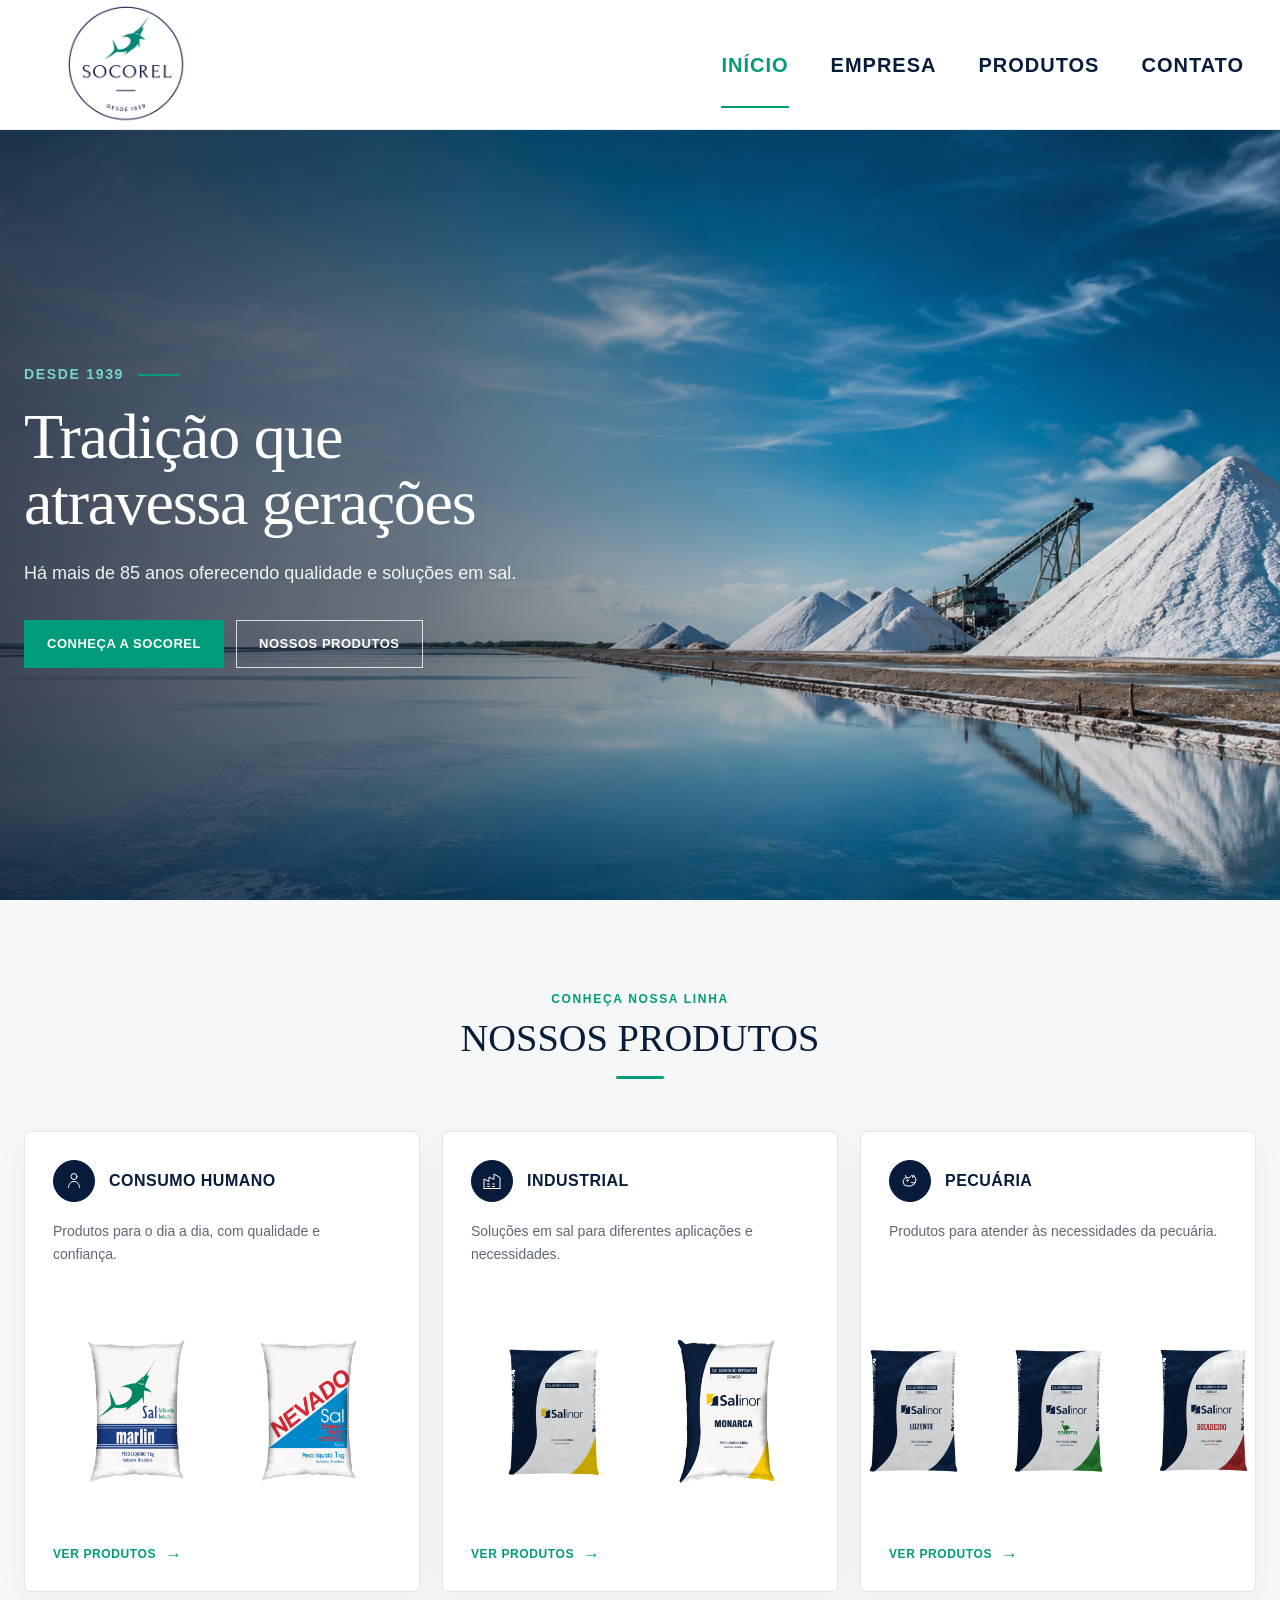
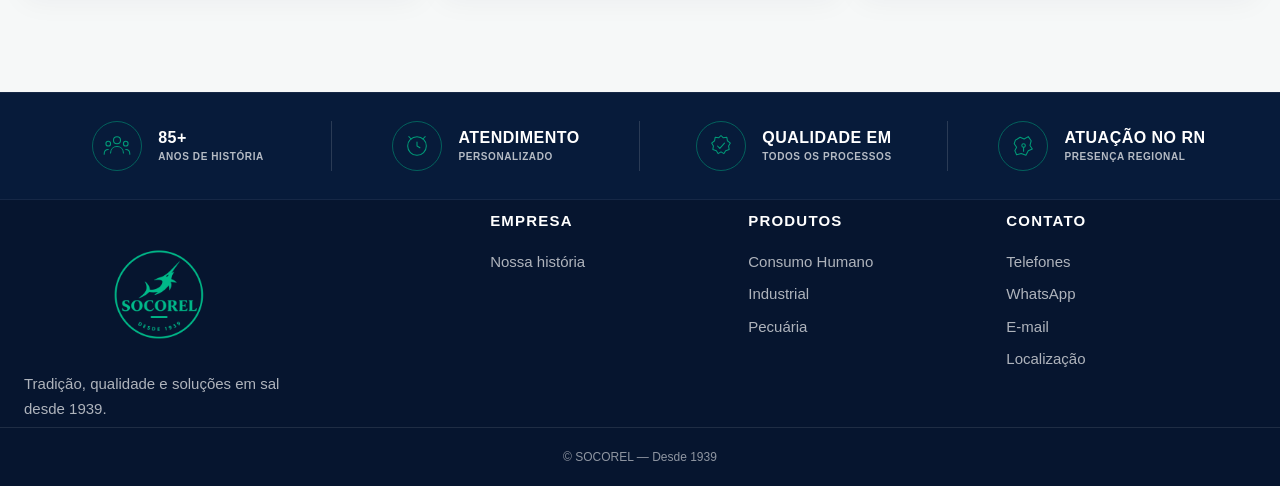
==== commit 7e5cfb7f: "Adiciona heros responsivos para mobile" ====
--- a/index.html
+++ b/index.html
@@ -111,7 +111,7 @@
 
                     <h1 class="hero__title heading-serif">
                         Tradição que<br>
-                        atravessa gerações.
+                        atravessa gerações
                     </h1>
 
                     <p class="hero__description">
--- a/css/home.css
+++ b/css/home.css
@@ -1046,7 +1046,7 @@
 
     .hero__background {
         background-position:
-            60% center;
+            center;
 
         background-image:
             linear-gradient(
@@ -1055,7 +1055,7 @@
                 rgba(4, 17, 37, 0.62) 55%,
                 rgba(4, 17, 37, 0.28) 100%
             ),
-            url("../assets/hero/hero-desktop.jpg");
+            url("../assets/hero/hero-mobile.jpg");
     }
 
     .hero__text {
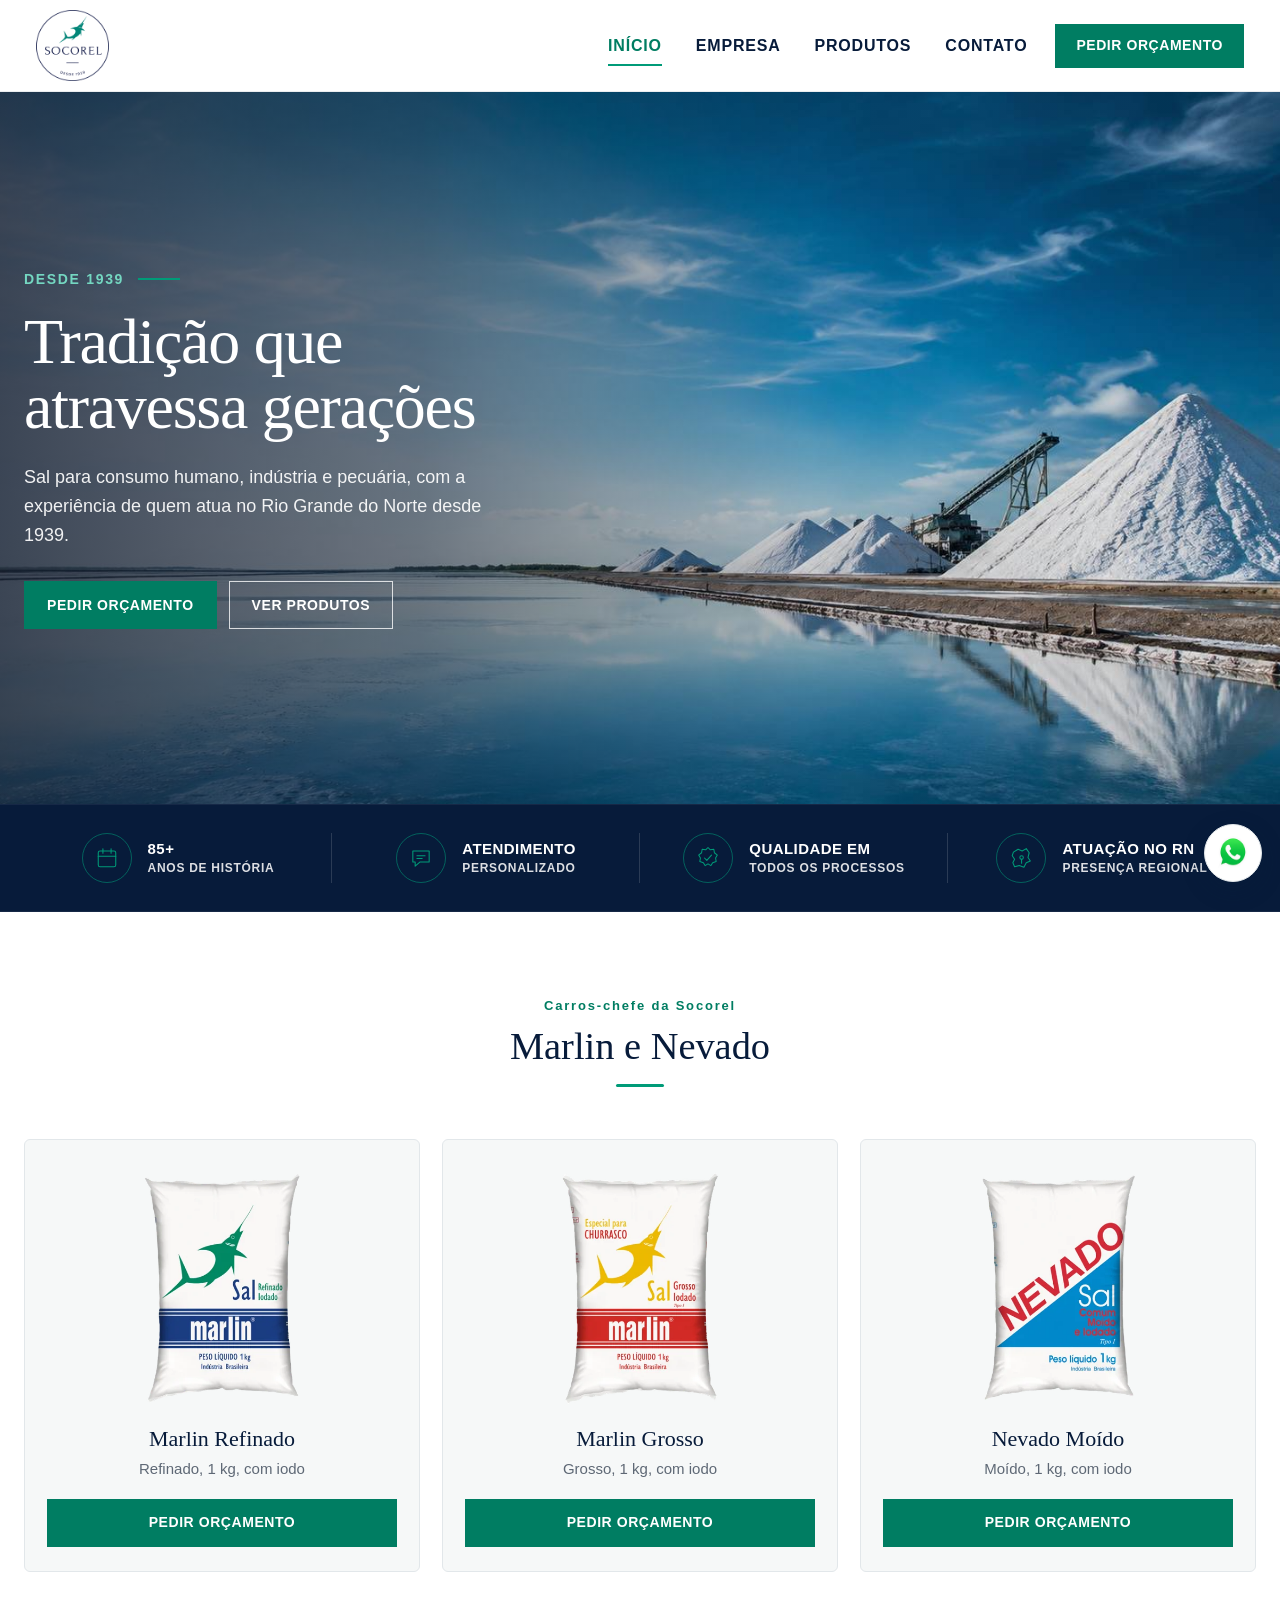
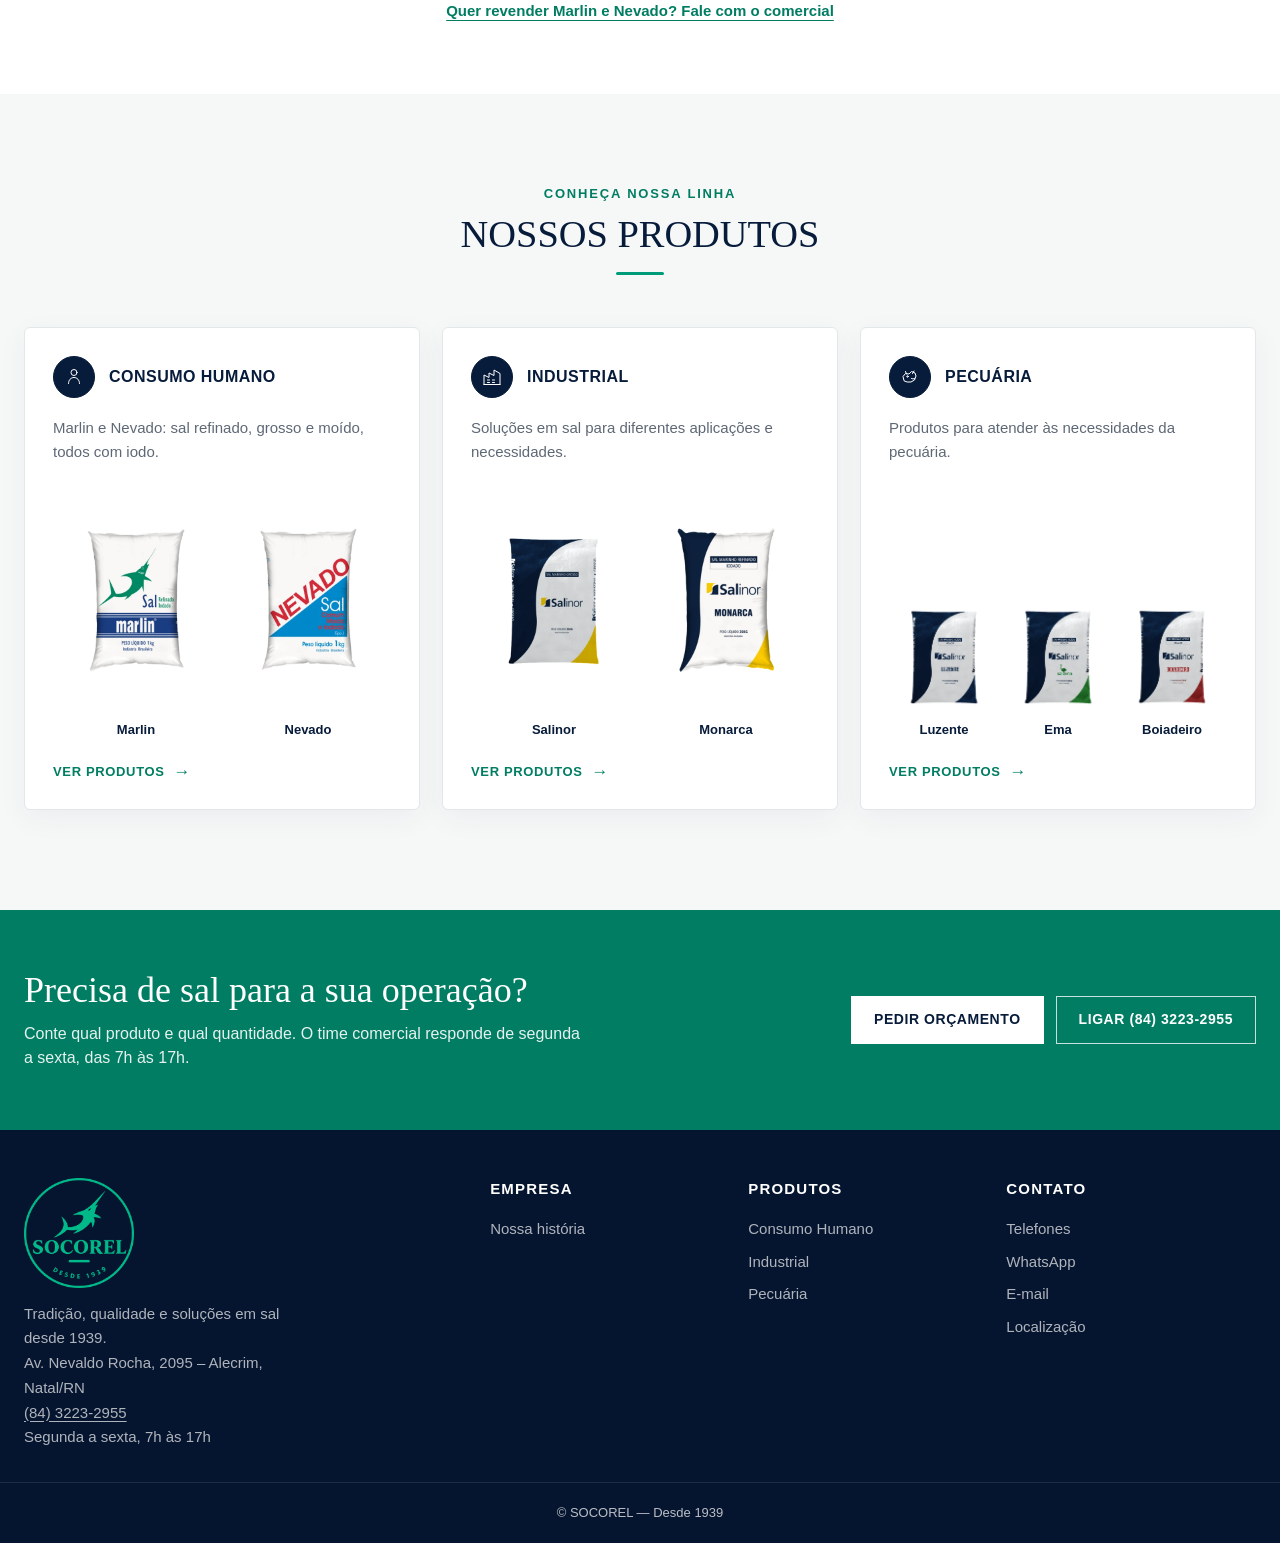
==== commit 9757a3e3: "Atualiza site da SOCOREL" ====
--- a/index.html
+++ b/index.html
@@ -14,12 +14,25 @@
     >
 
     <title>SOCOREL | Desde 1939</title>
+    <link rel="icon" type="image/png" href="assets/brand/favicon.png">
+    <link rel="apple-touch-icon" href="assets/brand/apple-touch-icon.png">
+    <meta name="theme-color" content="#071b3a">
+    <meta property="og:type" content="website">
+    <meta property="og:locale" content="pt_BR">
+    <meta property="og:site_name" content="SOCOREL">
+    <meta property="og:title" content="SOCOREL | Desde 1939">
+    <meta property="og:description" content="SOCOREL — tradição desde 1939, oferecendo qualidade e soluções em sal.">
+    <meta property="og:image" content="assets/brand/og-image.jpg">
 
     <link rel="stylesheet" href="css/global.css">
     <link rel="stylesheet" href="css/home.css">
+    <link rel="preload" as="image" href="assets/hero/hero-desktop.jpg" media="(min-width: 601px)">
+    <script type="application/ld+json">{"@context":"https://schema.org","@type":"LocalBusiness","name":"SOCOREL","foundingDate":"1939","telephone":["+558432232955","+558432136065"],"email":"socorel@hotmail.com","address":{"@type":"PostalAddress","streetAddress":"Av. Nevaldo Rocha, 2095","addressLocality":"Natal","addressRegion":"RN","postalCode":"59032-445","addressCountry":"BR"},"openingHours":"Mo-Fr 07:00-17:00","sameAs":["https://www.facebook.com/SOCOREL","https://www.instagram.com/socorel_rn/"]}</script>
+    <link rel="stylesheet" href="css/melhorias.css">
 </head>
 
-<body>
+<body class="page-home">
+    <a class="skip-link" href="#conteudo">Ir para o conteúdo</a>
 
     <!-- =====================================================
          CABEÇALHO
@@ -35,7 +48,7 @@
                 aria-label="SOCOREL - Início"
             >
                 <img
-                    src="assets/brand/logo-socorel.png"
+                    src="assets/brand/logo-socorel.png" width="360" height="356"
                     alt="SOCOREL"
                 >
             </a>
@@ -48,6 +61,7 @@
                 <a
                     href="index.html"
                     class="site-nav__link is-active"
+                    aria-current="page"
                 >
                     INÍCIO
                 </a>
@@ -75,6 +89,7 @@
 
             </nav>
 
+            <a href="https://wa.me/558432232955?text=Ol%C3%A1%21%20Vim%20pelo%20site%20da%20Socorel%20e%20gostaria%20de%20um%20or%C3%A7amento." class="btn btn-primary header-cta" target="_blank" rel="noopener noreferrer">Pedir orçamento</a>
             <button
                 class="menu-toggle"
                 type="button"
@@ -91,7 +106,7 @@
     </header>
 
 
-    <main>
+    <main id="conteudo">
 
         <!-- =================================================
              HERO
@@ -114,36 +129,156 @@
                         atravessa gerações
                     </h1>
 
-                    <p class="hero__description">
-                        Há mais de 85 anos oferecendo qualidade e soluções em sal.
-                    </p>
+                    <p class="hero__description">Sal para consumo humano, indústria e pecuária, com a experiência de quem atua no Rio Grande do Norte desde 1939.</p>
 
                     <div class="hero__actions">
-
-                        <a
-                            href="empresa.html"
-                            class="btn btn-primary"
+<a href="https://wa.me/558432232955?text=Ol%C3%A1%21%20Vim%20pelo%20site%20da%20Socorel%20e%20gostaria%20de%20um%20or%C3%A7amento." class="btn btn-primary" target="_blank" rel="noopener noreferrer">Pedir orçamento</a>
+<a href="produtos.html" class="btn btn-outline">Ver produtos</a>
+</div>
+
+                </div>
+
+            </div>
+
+        </section>
+
+
+        <!-- =================================================
+             DIFERENCIAIS
+             ================================================= -->
+
+        <section class="highlights">
+
+            <div class="container highlights__inner">
+
+                <!-- 85+ ANOS -->
+
+                <article class="highlight">
+
+                    <div
+                        class="highlight__icon"
+                        aria-hidden="true"
+                    >
+                        <svg viewBox="0 0 48 48" xmlns="http://www.w3.org/2000/svg"><rect x="9" y="12" width="30" height="27" rx="3"/><path d="M9 21h30M17 8v8M31 8v8"/></svg>
+                    </div>
+
+                    <div class="highlight__content">
+                        <strong>85+</strong>
+                        <span>ANOS DE HISTÓRIA</span>
+                    </div>
+
+                </article>
+
+
+                <!-- ATENDIMENTO -->
+
+                <article class="highlight">
+
+                    <div
+                        class="highlight__icon"
+                        aria-hidden="true"
+                    >
+                        <svg viewBox="0 0 48 48" xmlns="http://www.w3.org/2000/svg"><path d="M10 12h28v19H22l-8 7v-7h-4z"/><path d="M17 20h14M17 25h9"/></svg>
+                    </div>
+
+                    <div class="highlight__content">
+                        <strong>ATENDIMENTO</strong>
+                        <span>PERSONALIZADO</span>
+                    </div>
+
+                </article>
+
+
+                <!-- QUALIDADE -->
+
+                <article class="highlight">
+
+                    <div
+                        class="highlight__icon"
+                        aria-hidden="true"
+                    >
+                        <svg
+                            viewBox="0 0 48 48"
+                            xmlns="http://www.w3.org/2000/svg"
                         >
-                            CONHEÇA A SOCOREL
-                        </a>
-
-                        <a
-                            href="produtos.html"
-                            class="btn btn-outline"
+                            <path
+                                d="M24 6l4 4 6-1 1 6 5 4-3 5 1 6-6 2-3 5-5-3-5 3-3-5-6-2 1-6-3-5 5-4 1-6 6 1z"
+                            />
+                            <path d="M18 24l4 4 8-9"/>
+                        </svg>
+                    </div>
+
+                    <div class="highlight__content">
+                        <strong>QUALIDADE EM</strong>
+                        <span>TODOS OS PROCESSOS</span>
+                    </div>
+
+                </article>
+
+
+                <!-- ATUAÇÃO NO RN -->
+
+                <article class="highlight">
+
+                    <div
+                        class="highlight__icon"
+                        aria-hidden="true"
+                    >
+                        <svg
+                            viewBox="0 0 48 48"
+                            xmlns="http://www.w3.org/2000/svg"
                         >
-                            NOSSOS PRODUTOS
-                        </a>
-
-                    </div>
-
-                </div>
+                            <path
+                                d="M11 14l8-5 7 3 7-4 5 7-2 8 4 6-7 3-4 8-8-3-8 2-3-7 3-6-4-6z"
+                            />
+                            <circle cx="25" cy="23" r="3"/>
+                            <path d="M25 26v7"/>
+                        </svg>
+                    </div>
+
+                    <div class="highlight__content">
+                        <strong>ATUAÇÃO NO RN</strong>
+                        <span>PRESENÇA REGIONAL</span>
+                    </div>
+
+                </article>
 
             </div>
 
         </section>
 
-
-        <!-- =================================================
+<section class="featured" id="destaques">
+<div class="container">
+<div class="section-heading">
+<span class="section-heading__eyebrow">Carros-chefe da Socorel</span>
+<h2 class="section-heading__title">Marlin e Nevado</h2>
+<span class="section-heading__line"></span>
+</div>
+<div class="featured__grid">
+<article class="featured-card">
+<img src="assets/products/consumo/marlin.webp" width="450" height="450" loading="lazy" decoding="async" alt="Sal Marlin refinado">
+<h3>Marlin Refinado</h3>
+<p>Refinado, 1 kg, com iodo</p>
+<a href="https://wa.me/558432232955?text=Ol%C3%A1%21%20Gostaria%20de%20um%20or%C3%A7amento%20do%20sal%20Marlin%20refinado%20%281%20kg%29." class="btn btn-primary" target="_blank" rel="noopener noreferrer">Pedir orçamento</a>
+</article>
+<article class="featured-card">
+<img src="assets/products/consumo/marlin-grosso.webp" width="450" height="450" loading="lazy" decoding="async" alt="Sal Marlin grosso">
+<h3>Marlin Grosso</h3>
+<p>Grosso, 1 kg, com iodo</p>
+<a href="https://wa.me/558432232955?text=Ol%C3%A1%21%20Gostaria%20de%20um%20or%C3%A7amento%20do%20sal%20Marlin%20grosso%20%281%20kg%29." class="btn btn-primary" target="_blank" rel="noopener noreferrer">Pedir orçamento</a>
+</article>
+<article class="featured-card">
+<img src="assets/products/consumo/nevado.webp" width="448" height="450" loading="lazy" decoding="async" alt="Sal Nevado moído">
+<h3>Nevado Moído</h3>
+<p>Moído, 1 kg, com iodo</p>
+<a href="https://wa.me/558432232955?text=Ol%C3%A1%21%20Gostaria%20de%20um%20or%C3%A7amento%20do%20sal%20Nevado%20mo%C3%ADdo%20%281%20kg%29." class="btn btn-primary" target="_blank" rel="noopener noreferrer">Pedir orçamento</a>
+</article>
+</div>
+<a class="featured__more" href="https://wa.me/558432232955?text=Ol%C3%A1%21%20Quero%20saber%20como%20revender%20Marlin%20e%20Nevado." target="_blank" rel="noopener noreferrer">Quer revender Marlin e Nevado? Fale com o comercial</a>
+</div>
+</section>
+
+<!-- =================================================
              NOSSOS PRODUTOS
              ================================================= -->
 
@@ -202,20 +337,14 @@
                         </div>
 
                         <p class="category-card__description">
-                            Produtos para o dia a dia, com qualidade e confiança.
+                            Marlin e Nevado: sal refinado, grosso e moído, todos com iodo.
                         </p>
 
                         <div class="category-card__products">
 
-                            <img
-                                src="assets/products/consumo/marlin.png"
-                                alt="Sal Marlin refinado"
-                            >
-
-                            <img
-                                src="assets/products/consumo/nevado.png"
-                                alt="Sal Nevado moído"
-                            >
+                            <figure><img src="assets/products/consumo/marlin.webp" width="450" height="450" loading="lazy" decoding="async" alt="Sal Marlin refinado"><figcaption>Marlin</figcaption></figure>
+
+                            <figure><img src="assets/products/consumo/nevado.webp" width="448" height="450" loading="lazy" decoding="async" alt="Sal Nevado moído"><figcaption>Nevado</figcaption></figure>
 
                         </div>
 
@@ -264,15 +393,9 @@
 
                         <div class="category-card__products">
 
-                            <img
-                                src="assets/products/industrial/salinor-25kg.png"
-                                alt="Salinor industrial"
-                            >
-
-                            <img
-                                src="assets/products/industrial/monarca-refinado-com-iodo.png"
-                                alt="Sal Monarca refinado com iodo"
-                            >
+                            <figure><img src="assets/products/industrial/salinor-25kg.webp" width="450" height="450" loading="lazy" decoding="async" alt="Salinor industrial"><figcaption>Salinor</figcaption></figure>
+
+                            <figure><img src="assets/products/industrial/monarca-refinado-com-iodo.webp" width="450" height="450" loading="lazy" decoding="async" alt="Sal Monarca refinado com iodo"><figcaption>Monarca</figcaption></figure>
 
                         </div>
 
@@ -329,20 +452,11 @@
                             class="category-card__products category-card__products--three"
                         >
 
-                            <img
-                                src="assets/products/pecuaria/luzente.png"
-                                alt="Sal Luzente"
-                            >
-
-                            <img
-                                src="assets/products/pecuaria/ema.png"
-                                alt="Sal Ema"
-                            >
-
-                            <img
-                                src="assets/products/pecuaria/boiadeiro.png"
-                                alt="Sal Boiadeiro"
-                            >
+                            <figure><img src="assets/products/pecuaria/luzente.webp" width="450" height="450" loading="lazy" decoding="async" alt="Sal Luzente"><figcaption>Luzente</figcaption></figure>
+
+                            <figure><img src="assets/products/pecuaria/ema.webp" width="450" height="450" loading="lazy" decoding="async" alt="Sal Ema"><figcaption>Ema</figcaption></figure>
+
+                            <figure><img src="assets/products/pecuaria/boiadeiro.webp" width="450" height="450" loading="lazy" decoding="async" alt="Sal Boiadeiro"><figcaption>Boiadeiro</figcaption></figure>
 
                         </div>
 
@@ -363,129 +477,22 @@
         </section>
 
 
-        <!-- =================================================
-             DIFERENCIAIS
-             ================================================= -->
-
-        <section class="highlights">
-
-            <div class="container highlights__inner">
-
-                <!-- 85+ ANOS -->
-
-                <article class="highlight">
-
-                    <div
-                        class="highlight__icon"
-                        aria-hidden="true"
-                    >
-                        <svg
-                            viewBox="0 0 48 48"
-                            xmlns="http://www.w3.org/2000/svg"
-                        >
-                            <circle cx="24" cy="14" r="6"/>
-                            <path d="M13 36c0-7 5-11 11-11s11 4 11 11"/>
-                            <circle cx="9" cy="20" r="4"/>
-                            <path d="M2 38c0-5 3-8 7-8"/>
-                            <circle cx="39" cy="20" r="4"/>
-                            <path d="M46 38c0-5-3-8-7-8"/>
-                        </svg>
-                    </div>
-
-                    <div class="highlight__content">
-                        <strong>85+</strong>
-                        <span>ANOS DE HISTÓRIA</span>
-                    </div>
-
-                </article>
-
-
-                <!-- ATENDIMENTO -->
-
-                <article class="highlight">
-
-                    <div
-                        class="highlight__icon"
-                        aria-hidden="true"
-                    >
-                        <svg
-                            viewBox="0 0 48 48"
-                            xmlns="http://www.w3.org/2000/svg"
-                        >
-                            <circle cx="24" cy="24" r="16"/>
-                            <path d="M24 17v7l5 3"/>
-                            <path d="M14 12l-4-4"/>
-                            <path d="M34 12l4-4"/>
-                        </svg>
-                    </div>
-
-                    <div class="highlight__content">
-                        <strong>ATENDIMENTO</strong>
-                        <span>PERSONALIZADO</span>
-                    </div>
-
-                </article>
-
-
-                <!-- QUALIDADE -->
-
-                <article class="highlight">
-
-                    <div
-                        class="highlight__icon"
-                        aria-hidden="true"
-                    >
-                        <svg
-                            viewBox="0 0 48 48"
-                            xmlns="http://www.w3.org/2000/svg"
-                        >
-                            <path
-                                d="M24 6l4 4 6-1 1 6 5 4-3 5 1 6-6 2-3 5-5-3-5 3-3-5-6-2 1-6-3-5 5-4 1-6 6 1z"
-                            />
-                            <path d="M18 24l4 4 8-9"/>
-                        </svg>
-                    </div>
-
-                    <div class="highlight__content">
-                        <strong>QUALIDADE EM</strong>
-                        <span>TODOS OS PROCESSOS</span>
-                    </div>
-
-                </article>
-
-
-                <!-- ATUAÇÃO NO RN -->
-
-                <article class="highlight">
-
-                    <div
-                        class="highlight__icon"
-                        aria-hidden="true"
-                    >
-                        <svg
-                            viewBox="0 0 48 48"
-                            xmlns="http://www.w3.org/2000/svg"
-                        >
-                            <path
-                                d="M11 14l8-5 7 3 7-4 5 7-2 8 4 6-7 3-4 8-8-3-8 2-3-7 3-6-4-6z"
-                            />
-                            <circle cx="25" cy="23" r="3"/>
-                            <path d="M25 26v7"/>
-                        </svg>
-                    </div>
-
-                    <div class="highlight__content">
-                        <strong>ATUAÇÃO NO RN</strong>
-                        <span>PRESENÇA REGIONAL</span>
-                    </div>
-
-                </article>
-
-            </div>
-
-        </section>
-
-    </main>
+        
+
+    <section class="cta-band">
+<div class="container cta-band__inner">
+<div>
+<h2>Precisa de sal para a sua operação?</h2>
+<p>Conte qual produto e qual quantidade. O time comercial responde de segunda a sexta, das 7h às 17h.</p>
+</div>
+<div class="cta-band__actions">
+<a href="https://wa.me/558432232955?text=Ol%C3%A1%21%20Vim%20pelo%20site%20da%20Socorel%20e%20gostaria%20de%20um%20or%C3%A7amento." class="btn btn-light" target="_blank" rel="noopener noreferrer">Pedir orçamento</a>
+<a href="tel:+558432232955" class="btn btn-outline">Ligar (84) 3223-2955</a>
+</div>
+</div>
+</section>
+
+</main>
 
 
     <!-- =====================================================
@@ -506,7 +513,7 @@
                     aria-label="SOCOREL - Início"
                 >
                     <img
-                        src="assets/brand/logo-socorel-footer.png"
+                        src="assets/brand/logo-socorel-footer.png" width="360" height="360" loading="lazy" decoding="async"
                         alt="SOCOREL"
                     >
                 </a>
@@ -515,6 +522,7 @@
                     Tradição, qualidade e soluções em sal
                     desde 1939.
                 </p>
+                <p class="site-footer__contact">Av. Nevaldo Rocha, 2095 – Alecrim, Natal/RN<br><a href="tel:+558432232955">(84) 3223-2955</a><br>Segunda a sexta, 7h às 17h</p>
 
             </div>
 
@@ -559,21 +567,13 @@
 
                 <h3>CONTATO</h3>
 
-                <a href="contato.html">
-                    Telefones
-                </a>
-
-                <a href="contato.html">
-                    WhatsApp
-                </a>
-
-                <a href="contato.html">
-                    E-mail
-                </a>
-
-                <a href="contato.html">
-                    Localização
-                </a>
+                <a href="contato.html#contato">Telefones</a>
+
+                <a href="https://wa.me/558432232955?text=Ol%C3%A1%21%20Vim%20pelo%20site%20da%20Socorel%20e%20gostaria%20de%20um%20or%C3%A7amento." target="_blank" rel="noopener noreferrer">WhatsApp</a>
+
+                <a href="mailto:socorel@hotmail.com">E-mail</a>
+
+                <a href="contato.html#localizacao">Localização</a>
 
             </div>
 
@@ -594,5 +594,6 @@
 
     </footer>
 <script src="js/menu.js" defer></script>
+<a class="wa-float" href="https://wa.me/558432232955?text=Ol%C3%A1%21%20Vim%20pelo%20site%20da%20Socorel%20e%20gostaria%20de%20um%20or%C3%A7amento." aria-label="Falar com a Socorel pelo WhatsApp" target="_blank" rel="noopener noreferrer"><img src="assets/brand/whatsapp.png" width="96" height="88" loading="lazy" decoding="async" alt=""></a>
 </body>
 </html>
--- a/css/melhorias.css
+++ b/css/melhorias.css
@@ -0,0 +1,214 @@
+/* =========================================================
+   MELHORIAS UX/UI — carregado por último em todas as páginas.
+   Para desfazer qualquer bloco, basta apagá-lo daqui.
+   ========================================================= */
+
+:root {
+    --header-height: 92px;
+    --brand-text: #007d62;        /* verde da marca com contraste AA (5,1:1) para texto e botões */
+    --brand-text-hover: #00624d;
+}
+
+/* ---------- Acessibilidade geral ---------- */
+.skip-link {
+    position: absolute; left: 12px; top: -64px; z-index: 10000;
+    padding: 12px 18px; border-radius: 4px;
+    background: var(--color-navy); color: #fff; font-weight: 700;
+}
+.skip-link:focus { top: 12px; }
+
+section[id], [id="orcamento"] { scroll-margin-top: calc(var(--header-height) + 16px); }
+
+@media (prefers-reduced-motion: reduce) {
+    html { scroll-behavior: auto; }
+    *, *::before, *::after { transition: none !important; animation: none !important; }
+}
+
+/* ---------- Contraste: verde de texto/botões ---------- */
+.btn-primary { background: var(--brand-text); }
+.btn-primary:hover { background: var(--brand-text-hover); }
+.btn { font-size: 14px; }
+.btn-light { background: #fff; color: var(--color-navy); }
+.btn-light:hover { background: var(--color-off-white); }
+.site-nav__link:hover, .site-nav__link.is-active { color: var(--brand-text); }
+.section-heading__eyebrow, .product-section__eyebrow,
+.contact-details__eyebrow, .contact-location__eyebrow,
+.company-story__eyebrow { color: var(--brand-text); font-size: 13px; }
+.category-card__link { color: var(--brand-text); font-size: 13px; }
+.category-card__link:hover { color: var(--brand-text-hover); }
+.location-whatsapp { background: var(--brand-text); }
+
+/* ---------- Header fixo, mais baixo, com CTA ---------- */
+.site-header { position: sticky; top: 0; z-index: 50; height: var(--header-height); }
+.site-logo img { width: auto; height: 72px; }
+.site-nav { margin-left: auto; margin-right: 28px; gap: 34px; }
+.site-nav__link { font-size: 16px; padding: 34px 0; }
+.site-nav__link::after { bottom: 26px; }
+.header-cta { min-height: 44px; padding: 0 20px; white-space: nowrap; }
+
+@media (max-width: 1100px) { .site-nav { gap: 24px; } .site-nav__link { font-size: 15px; } }
+
+@media (max-width: 850px) {
+    :root { --header-height: 72px; }
+    .site-logo img { width: auto; height: 54px; }
+    .site-nav { margin: 0; }
+    .header-cta { margin-left: auto; margin-right: 6px; min-height: 40px; padding: 0 14px; font-size: 12px; }
+}
+@media (max-width: 600px) {
+    .site-header { height: var(--header-height); }
+    .site-logo img { width: auto; height: 48px; }
+    .hero { min-height: calc(100svh - var(--header-height)); }
+}
+
+/* hero da home deixa a faixa de diferenciais aparecer na primeira tela */
+@media (min-width: 851px) {
+    .hero { min-height: max(520px, calc(100vh - var(--header-height) - 96px)); }
+}
+
+/* ---------- Botão flutuante de WhatsApp ---------- */
+.wa-float {
+    position: fixed; right: 18px; bottom: calc(18px + env(safe-area-inset-bottom, 0px)); z-index: 60;
+    display: flex; align-items: center; justify-content: center;
+    width: 58px; height: 58px; border-radius: 50%;
+    background: #fff; border: 1px solid var(--color-border);
+    box-shadow: 0 8px 22px rgba(7, 27, 58, 0.28);
+    transition: transform var(--transition-fast);
+}
+.wa-float:hover { transform: scale(1.06); }
+.wa-float img { width: 36px; height: 36px; }
+
+/* ---------- Home: faixa de diferenciais legível ---------- */
+.highlight__content strong { font-size: 15px; }
+.highlight__content span { font-size: 12px !important; color: rgba(255, 255, 255, 0.86); }
+
+/* ---------- Home: destaque Marlin e Nevado ---------- */
+.featured { padding: 84px 0 72px; background: #fff; }
+.featured__grid { display: grid; grid-template-columns: repeat(3, minmax(0, 1fr)); gap: 22px; }
+.featured-card {
+    display: flex; flex-direction: column; align-items: center; text-align: center;
+    padding: 28px 22px 24px; border: 1px solid var(--color-border); border-radius: 6px;
+    background: var(--color-off-white);
+}
+.featured-card img { height: 240px; width: auto; object-fit: contain; }
+.featured-card h3 { margin-top: 18px; color: var(--color-navy); font: 500 22px/1.2 Georgia, "Times New Roman", serif; }
+.featured-card p { margin-top: 6px; color: var(--color-text-soft); font-size: 15px; }
+.featured-card .btn { margin-top: 18px; width: 100%; }
+.featured__more { display: block; margin-top: 28px; text-align: center; color: var(--brand-text); font-weight: 700; font-size: 15px; text-decoration: underline; text-underline-offset: 4px; }
+@media (max-width: 850px) {
+    .featured { padding: 64px 0 56px; }
+    .featured__grid { grid-template-columns: 1fr; }
+    .featured-card img { height: 200px; }
+}
+
+/* ---------- Home: nomes sob os produtos dos cards ---------- */
+.category-card__description { font-size: 15px; }
+.category-card__products figure { margin: 0; display: flex; flex-direction: column; align-items: center; gap: 8px; }
+.category-card__products figcaption { font-size: 13px; font-weight: 700; color: var(--color-navy); text-align: center; }
+.category-card__products--three { gap: 4px !important; }
+.category-card__products--three figure { flex: 1 1 0; min-width: 0; }
+.category-card__products--three img { width: 100%; height: auto; max-width: 125px; }
+
+/* ---------- Faixa de chamada para orçamento ---------- */
+.cta-band { background: var(--brand-text); color: #fff; padding: 60px 0; }
+.cta-band__inner { display: flex; align-items: center; justify-content: space-between; gap: 28px 40px; flex-wrap: wrap; }
+.cta-band h2 { font: 500 clamp(26px, 3vw, 36px)/1.15 Georgia, "Times New Roman", serif; }
+.cta-band p { margin-top: 10px; max-width: 560px; color: rgba(255, 255, 255, 0.9); }
+.cta-band__actions { display: flex; gap: 12px; flex-wrap: wrap; }
+
+@media (max-width: 600px) {
+    .page-home main { display: flex; flex-direction: column; }
+    .page-home .hero { order: 0; }
+    .page-home .featured { order: 1; }
+    .page-home .products-preview { order: 2; }
+    .page-home .highlights { order: 3; }
+    .page-home .cta-band { order: 4; }
+}
+
+/* ---------- Produtos ---------- */
+.catalog-nav {
+    position: sticky; top: var(--header-height); z-index: 40;
+    background: rgba(255, 255, 255, 0.97); border-bottom: 1px solid var(--color-border);
+}
+.catalog-nav__inner { display: flex; gap: 8px; overflow-x: auto; padding: 10px 0; }
+.catalog-nav a {
+    flex: 0 0 auto; padding: 10px 18px; border: 1px solid var(--color-border); border-radius: 999px;
+    color: var(--color-navy); font-size: 14px; font-weight: 700;
+}
+.catalog-nav a:hover { border-color: var(--brand-text); color: var(--brand-text); }
+.product-section { scroll-margin-top: calc(var(--header-height) + 76px); }
+
+.product-grid { align-items: stretch !important; }
+.product-card__info { padding-bottom: 18px; }
+.product-card__row { display: flex !important; flex-wrap: wrap; align-items: center; gap: 6px 10px !important; }
+.product-card__label { min-width: 78px; font-size: 13px; }
+.product-card__value { font-size: 15px; }
+.product-card__type-row { display: flex !important; flex-wrap: wrap; align-items: center; gap: 6px 8px !important; }
+.product-card__type-row .product-card__value { min-width: 84px; }
+.product-card__badge { font-size: 12px !important; }
+.product-card__badge--iodized { background: var(--brand-text) !important; color: #fff !important; order: 1; }
+.product-card__badge--without-iodine { background: var(--color-navy) !important; color: #fff !important; border: 0 !important; order: 2; }
+.product-card__cta {
+    display: flex; align-items: center; justify-content: center; min-height: 44px;
+    margin: auto 20px 20px; border: 1px solid var(--brand-text); border-radius: 4px;
+    color: var(--brand-text); font-size: 13px; font-weight: 700; letter-spacing: 0.04em; text-transform: uppercase;
+    transition: background-color var(--transition-fast), color var(--transition-fast);
+}
+.product-card__cta:hover { background: var(--brand-text); color: #fff; }
+
+/* ---------- Contato ---------- */
+.contact-card__icon svg { width: 22px; height: 22px; fill: none; stroke: currentColor; stroke-width: 1.8; stroke-linecap: round; stroke-linejoin: round; }
+.contact-card--whatsapp { border-color: var(--brand-text); }
+.social-row { grid-column: 1 / -1; display: flex; align-items: center; justify-content: center; flex-wrap: wrap; gap: 12px; margin-top: 12px; color: var(--color-text-soft); font-size: 14px; }
+.social-row a {
+    display: inline-flex; align-items: center; gap: 8px; padding: 8px 16px;
+    border: 1px solid var(--color-border); border-radius: 999px; background: #fff;
+    color: var(--color-navy); font-size: 13px; font-weight: 700;
+}
+.social-row img { width: 20px; height: 20px; }
+
+.quote { padding: 84px 0; background: #fff; }
+.quote__grid { display: grid; grid-template-columns: minmax(0, 5fr) minmax(0, 7fr); gap: 56px; align-items: start; }
+.quote h2 { color: var(--color-navy); font: 500 clamp(28px, 3vw, 38px)/1.15 Georgia, "Times New Roman", serif; }
+.quote__lead { margin-top: 14px; color: var(--color-text-soft); max-width: 420px; }
+.quote-form { display: grid; grid-template-columns: 1fr 1fr; gap: 16px; }
+.quote-form .field { display: flex; flex-direction: column; gap: 6px; }
+.quote-form .field--full { grid-column: 1 / -1; }
+.quote-form label { color: var(--color-navy); font-size: 14px; font-weight: 700; }
+.quote-form input, .quote-form select, .quote-form textarea {
+    width: 100%; min-height: 48px; padding: 12px 14px; border: 1px solid #7d8a94; border-radius: 4px;
+    background: #fff; color: var(--color-text);
+}
+.quote-form textarea { min-height: 120px; resize: vertical; }
+.quote-form input:focus, .quote-form select:focus, .quote-form textarea:focus { outline: 3px solid rgba(0, 125, 98, 0.35); outline-offset: 1px; border-color: var(--brand-text); }
+.quote-form .btn { justify-self: start; }
+.quote-form__note { grid-column: 1 / -1; color: var(--color-text-soft); font-size: 14px; }
+@media (max-width: 850px) {
+    .quote { padding: 60px 0; }
+    .quote__grid { grid-template-columns: 1fr; gap: 28px; }
+    .quote-form { grid-template-columns: 1fr; }
+}
+
+/* ---------- Rodapé ---------- */
+.site-footer__grid { padding: 48px 0 32px !important; align-items: start; }
+.site-footer__logo { width: auto; height: auto; padding: 0; margin: 0 0 14px; }
+.site-footer__logo img { width: auto; height: 110px; }
+.site-footer__contact { margin-top: 14px; max-width: 280px; color: rgba(255, 255, 255, 0.8); font-size: 14px; line-height: 1.65; }
+.site-footer__contact a { text-decoration: underline; text-underline-offset: 3px; }
+.site-footer__bottom p { font-size: 13px; color: rgba(255, 255, 255, 0.72); }
+@media (max-width: 850px) {
+    .site-footer__logo { width: auto; height: auto; margin: 0 0 14px; }
+    .site-footer__logo img { width: auto; height: 90px; }
+}
+
+/* Redes sociais: Instagram abaixo do Facebook (só no celular) */
+@media (max-width: 600px) {
+    .social-row {
+        flex-direction: column;
+        align-items: stretch;
+        width: 100%;
+        max-width: 240px;
+        margin-inline: auto;
+    }
+    .social-row span { text-align: center; }
+    .social-row a { justify-content: center; }
+}
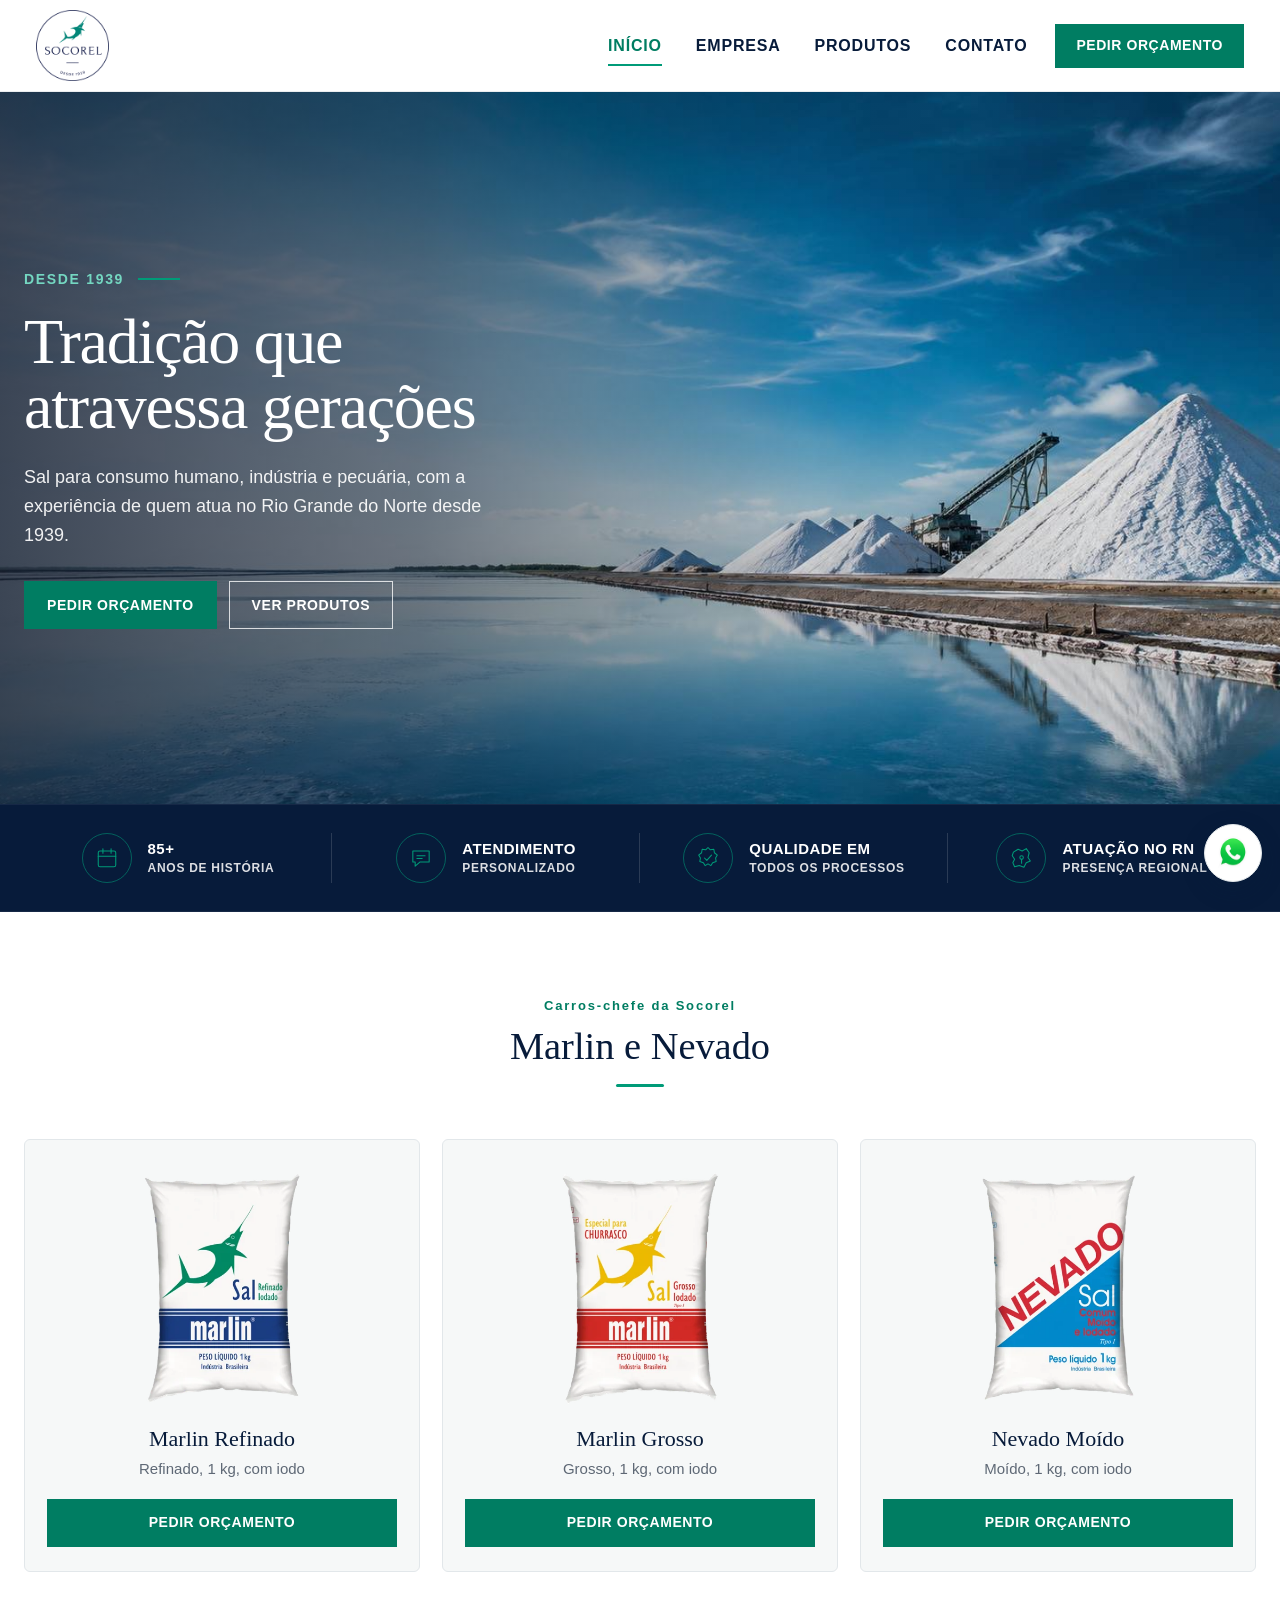
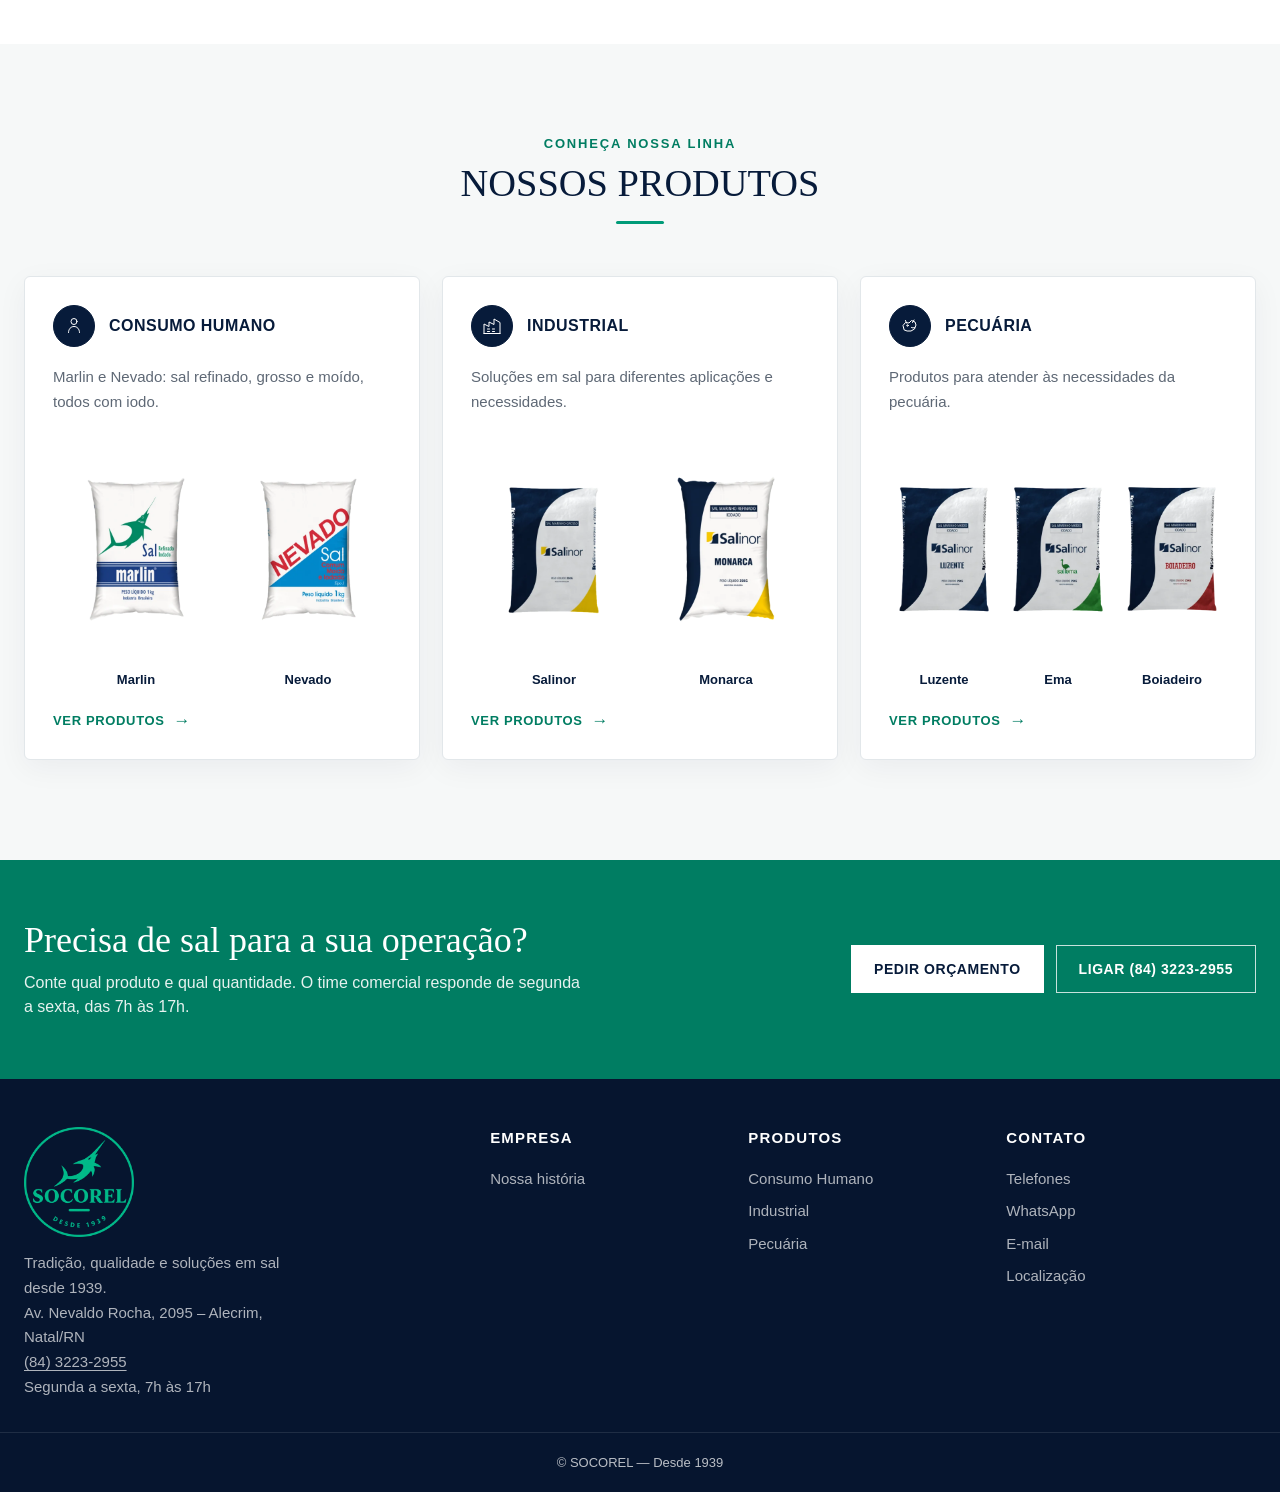
==== commit 299263ae: "Atualiza página inicial e melhorias visuais" ====
--- a/index.html
+++ b/index.html
@@ -274,7 +274,6 @@
 <a href="https://wa.me/558432232955?text=Ol%C3%A1%21%20Gostaria%20de%20um%20or%C3%A7amento%20do%20sal%20Nevado%20mo%C3%ADdo%20%281%20kg%29." class="btn btn-primary" target="_blank" rel="noopener noreferrer">Pedir orçamento</a>
 </article>
 </div>
-<a class="featured__more" href="https://wa.me/558432232955?text=Ol%C3%A1%21%20Quero%20saber%20como%20revender%20Marlin%20e%20Nevado." target="_blank" rel="noopener noreferrer">Quer revender Marlin e Nevado? Fale com o comercial</a>
 </div>
 </section>
 
--- a/css/melhorias.css
+++ b/css/melhorias.css
@@ -106,7 +106,9 @@
 .category-card__products figcaption { font-size: 13px; font-weight: 700; color: var(--color-navy); text-align: center; }
 .category-card__products--three { gap: 4px !important; }
 .category-card__products--three figure { flex: 1 1 0; min-width: 0; }
-.category-card__products--three img { width: 100%; height: auto; max-width: 125px; }
+.category-card__products--three img { width: 135%; max-width: 150px; height: 225px; }
+@media (max-width: 1100px) { .category-card__products--three img { height: 205px; } }
+@media (max-width: 600px) { .category-card__products--three img { height: 195px; } }
 
 /* ---------- Faixa de chamada para orçamento ---------- */
 .cta-band { background: var(--brand-text); color: #fff; padding: 60px 0; }
@@ -211,4 +213,11 @@
     }
     .social-row span { text-align: center; }
     .social-row a { justify-content: center; }
-}+}
+
+/* Salinor 1 tonelada: 3 colunas fixas (tipo | COM IODO | SEM IODO), assim o SEM IODO sozinho (Grosso) alinha com os outros */
+.product-card--large-info .product-card__type-row { display: grid !important; grid-template-columns: 84px minmax(0, 1fr) minmax(0, 1fr); gap: 6px 8px !important; align-items: center; }
+.product-card--large-info .product-card__type-row .product-card__value { grid-column: 1; grid-row: 1; min-width: 0; }
+.product-card--large-info .product-card__badge { grid-row: 1; justify-self: start; box-sizing: border-box; width: 100%; max-width: 104px; min-width: 0; margin: 0 !important; padding-inline: 6px; white-space: nowrap; display: inline-flex; justify-content: center; }
+.product-card--large-info .product-card__badge--iodized { grid-column: 2; }
+.product-card--large-info .product-card__badge--without-iodine { grid-column: 3; }
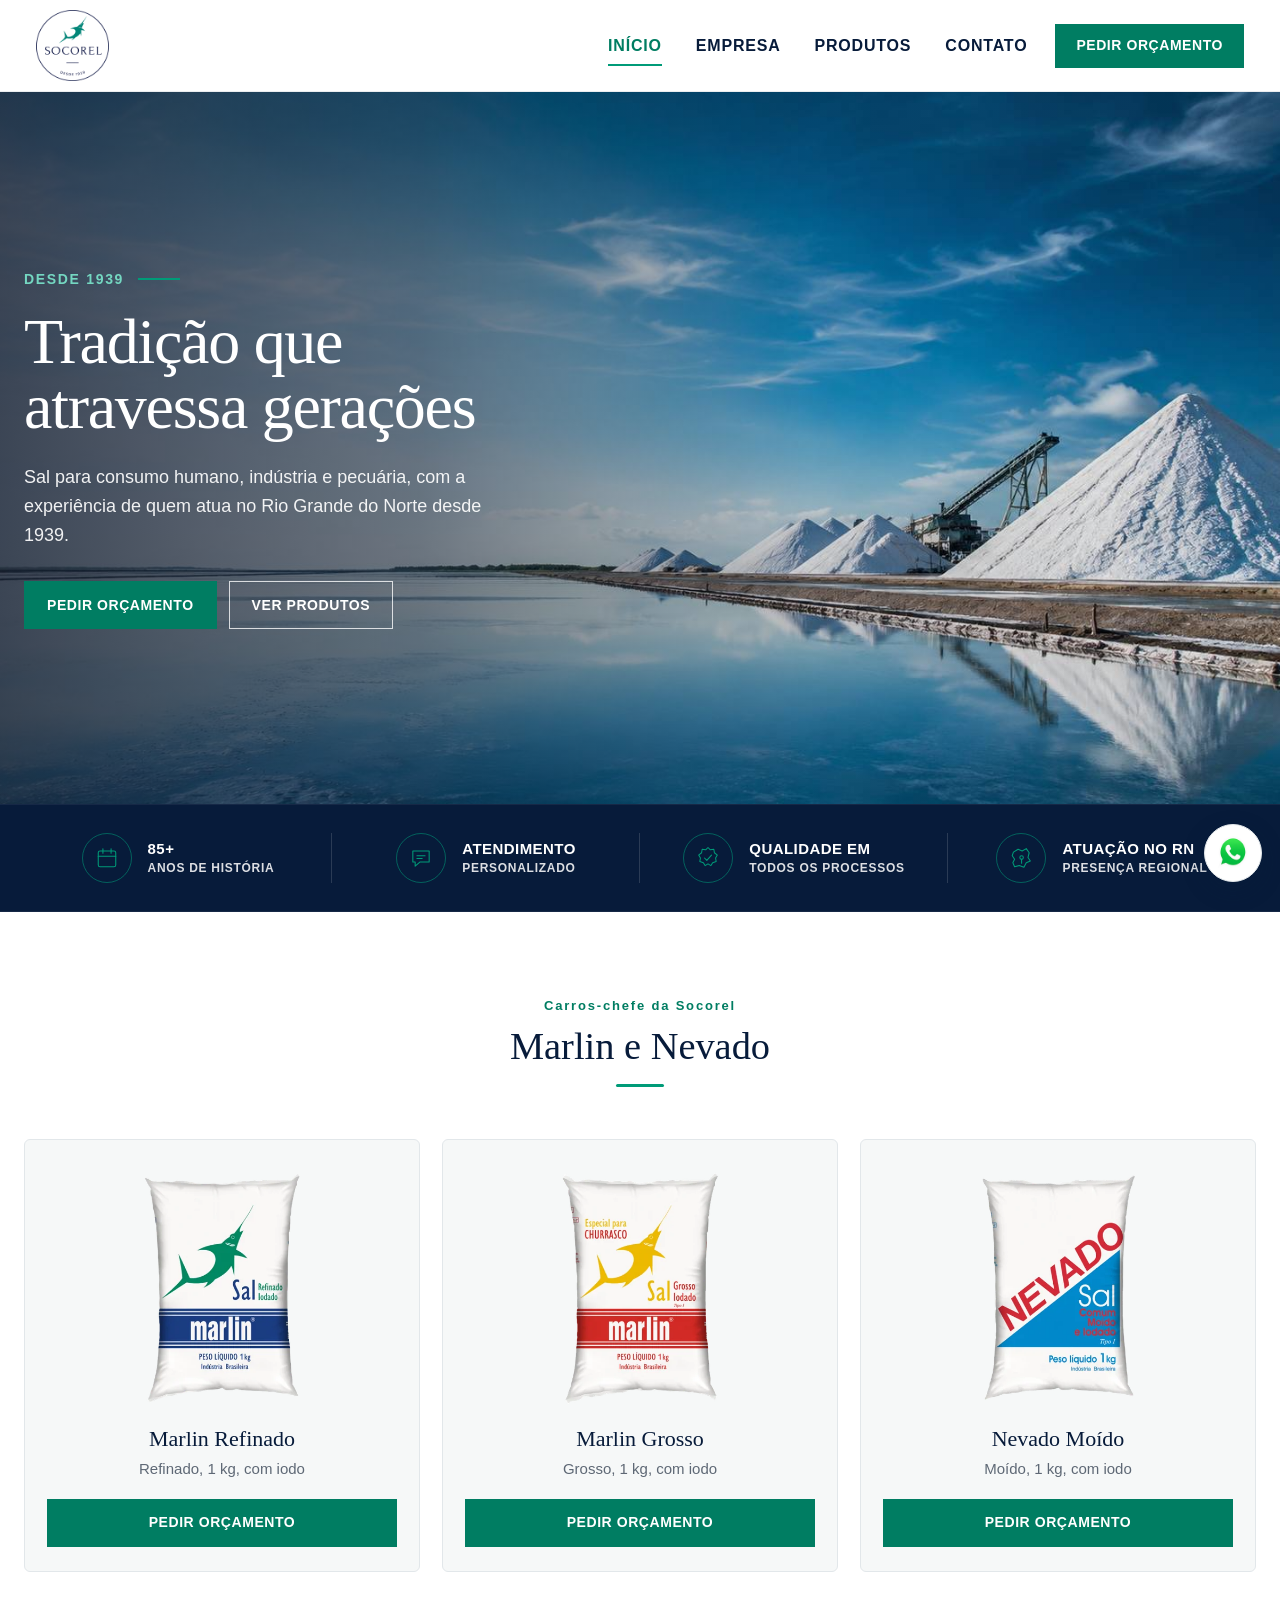
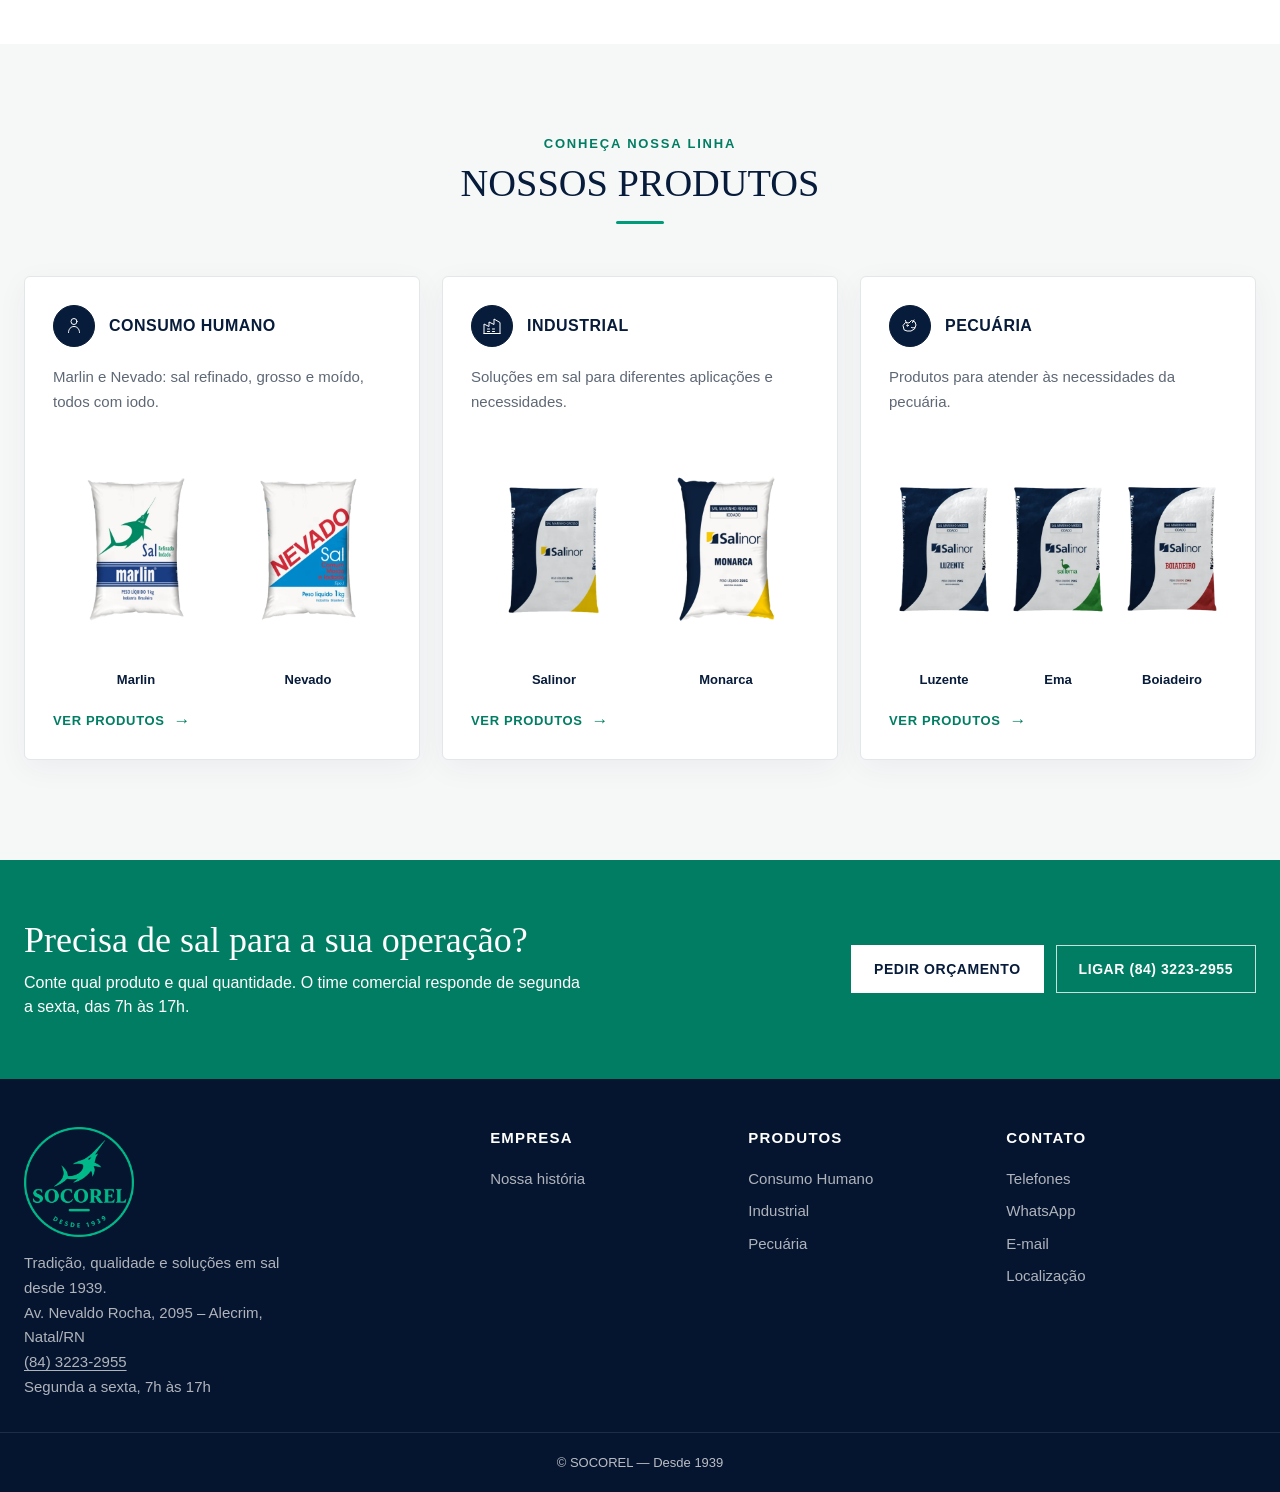
==== commit 3402834f: "Atualização site SOCOREL" ====
--- a/index.html
+++ b/index.html
@@ -17,18 +17,21 @@
     <link rel="icon" type="image/png" href="assets/brand/favicon.png">
     <link rel="apple-touch-icon" href="assets/brand/apple-touch-icon.png">
     <meta name="theme-color" content="#071b3a">
+        <link rel="canonical" href="https://socorel.pages.dev/">
+    <meta property="og:url" content="https://socorel.pages.dev/">
+    <meta name="twitter:card" content="summary_large_image">
     <meta property="og:type" content="website">
     <meta property="og:locale" content="pt_BR">
     <meta property="og:site_name" content="SOCOREL">
     <meta property="og:title" content="SOCOREL | Desde 1939">
     <meta property="og:description" content="SOCOREL — tradição desde 1939, oferecendo qualidade e soluções em sal.">
-    <meta property="og:image" content="assets/brand/og-image.jpg">
+    <meta property="og:image" content="https://socorel.pages.dev/assets/brand/og-image.jpg">
 
     <link rel="stylesheet" href="css/global.css">
     <link rel="stylesheet" href="css/home.css">
     <link rel="preload" as="image" href="assets/hero/hero-desktop.jpg" media="(min-width: 601px)">
-    <script type="application/ld+json">{"@context":"https://schema.org","@type":"LocalBusiness","name":"SOCOREL","foundingDate":"1939","telephone":["+558432232955","+558432136065"],"email":"socorel@hotmail.com","address":{"@type":"PostalAddress","streetAddress":"Av. Nevaldo Rocha, 2095","addressLocality":"Natal","addressRegion":"RN","postalCode":"59032-445","addressCountry":"BR"},"openingHours":"Mo-Fr 07:00-17:00","sameAs":["https://www.facebook.com/SOCOREL","https://www.instagram.com/socorel_rn/"]}</script>
-    <link rel="stylesheet" href="css/melhorias.css">
+    <script type="application/ld+json">{"@context":"https://schema.org","@type":"LocalBusiness","name":"SOCOREL","url":"https://socorel.pages.dev/","foundingDate":"1939","telephone":["+558432232955","+558432136065"],"email":"socorel@hotmail.com","address":{"@type":"PostalAddress","streetAddress":"Av. Nevaldo Rocha, 2095","addressLocality":"Natal","addressRegion":"RN","postalCode":"59032-445","addressCountry":"BR"},"openingHours":"Mo-Fr 07:00-17:00","sameAs":["https://www.facebook.com/SOCOREL","https://www.instagram.com/socorel_rn/"]}</script>
+    <link rel="stylesheet" href="css/melhorias.css?v=3">
 </head>
 
 <body class="page-home">
--- a/css/melhorias.css
+++ b/css/melhorias.css
@@ -220,4 +220,77 @@
 .product-card--large-info .product-card__type-row .product-card__value { grid-column: 1; grid-row: 1; min-width: 0; }
 .product-card--large-info .product-card__badge { grid-row: 1; justify-self: start; box-sizing: border-box; width: 100%; max-width: 104px; min-width: 0; margin: 0 !important; padding-inline: 6px; white-space: nowrap; display: inline-flex; justify-content: center; }
 .product-card--large-info .product-card__badge--iodized { grid-column: 2; }
-.product-card--large-info .product-card__badge--without-iodine { grid-column: 3; }+.product-card--large-info .product-card__badge--without-iodine { grid-column: 3; }
+
+
+/* =========================================================
+   RODADA 3 — celular, alvos de toque, contraste e SEO
+   ========================================================= */
+
+/* contraste (claras): rótulos verdes e parágrafo da faixa verde */
+.cta-band p { color: #fff; }
+.company-story__content .section-label,
+.company-story__year span { color: var(--brand-text); }
+
+/* produtos com o mesmo nome: variação de iodo logo abaixo do título */
+.product-card__name-sub { display: block; margin-top: 4px; color: var(--brand-text); font-size: 13px; font-weight: 700; letter-spacing: 0.02em; text-transform: none; }
+.product-card__name-sub--sem { color: var(--color-navy); }
+
+@media (max-width: 850px) {
+    /* heros das páginas internas mais baixos */
+    .products-hero, .contact-hero, .company-hero { min-height: 52svh; }
+    .header-cta { font-size: 13px; }
+    .site-nav.is-open .site-nav__link.is-active { color: var(--brand-text) !important; }
+
+    /* alvos de toque de 44px */
+    .site-footer__column a { display: block; padding: 11px 0; }
+    .site-footer__contact a { display: inline-block; padding: 8px 0; }
+    .category-card__link { display: inline-flex; align-items: center; min-height: 44px; }
+    .contact-card__link {
+        display: flex; align-items: center; min-height: 44px; margin-top: 8px; padding: 0 14px;
+        border: 1px solid var(--brand-text); border-radius: 4px;
+        color: var(--brand-text); font-size: 16px; font-weight: 700;
+    }
+    .whatsapp-button, .location-button, .location-whatsapp { display: inline-flex; align-items: center; justify-content: center; min-height: 48px; font-size: 13px; }
+    .location-button, .location-whatsapp { width: 100%; }
+    .social-row a { min-height: 44px; }
+
+    /* Marlin e Nevado da home: cartão horizontal */
+    .featured__grid { gap: 12px; }
+    .featured-card { display: grid; grid-template-columns: 112px 1fr; column-gap: 16px; align-items: center; padding: 16px; text-align: left; }
+    .featured-card img { grid-row: 1 / span 3; width: 112px; height: 132px; }
+    .featured-card h3 { margin-top: 0; font-size: 19px; }
+    .featured-card p { margin-top: 2px; font-size: 14px; }
+    .featured-card .btn { margin-top: 12px; }
+}
+
+@media (max-width: 600px) {
+    .hero__eyebrow, .products-hero__eyebrow, .contact-hero__eyebrow, .company-hero__eyebrow { font-size: 13px; }
+    .highlight__content span { font-size: 13px !important; }
+
+    /* Contato: texto embaixo, rosto da foto visível */
+    .contact-hero { align-items: flex-end; padding-bottom: 36px; }
+    .contact-hero__background { background-position: center 22%; }
+
+    /* catálogo mais curto: cartões simples ficam horizontais */
+    .product-grid .product-card--compact {
+        display: grid; grid-template-columns: 116px 1fr; align-items: center; column-gap: 12px; padding: 14px;
+    }
+    .product-card--compact .product-card__image { min-height: 0; padding: 0; }
+    .product-card--compact .product-card__image img { height: 124px; max-width: 100%; transform: none; }
+    .product-card--compact .product-card__info { padding: 0; }
+    .product-card--compact .product-card__name { font-size: 16px; text-align: left; }
+    .product-card--compact .product-card__label { min-width: 0; }
+    .product-card--compact .product-card__cta { grid-column: 1 / -1; margin: 12px 0 0; }
+    .product-card:not(.product-card--compact) .product-card__image { min-height: 190px; }
+    .product-card:not(.product-card--compact) .product-card__image img { height: 160px; }
+}
+
+@media (max-width: 600px) {
+    /* Contato: texto não invade o rosto da foto */
+    .contact-hero__text { max-width: 66%; }
+
+    /* rodapé mais curto: Empresa e Produtos lado a lado */
+    .site-footer__grid { display: grid !important; grid-template-columns: 1fr 1fr; column-gap: 20px; row-gap: 4px; }
+    .site-footer__brand { grid-column: 1 / -1; margin-bottom: 20px; }
+}
